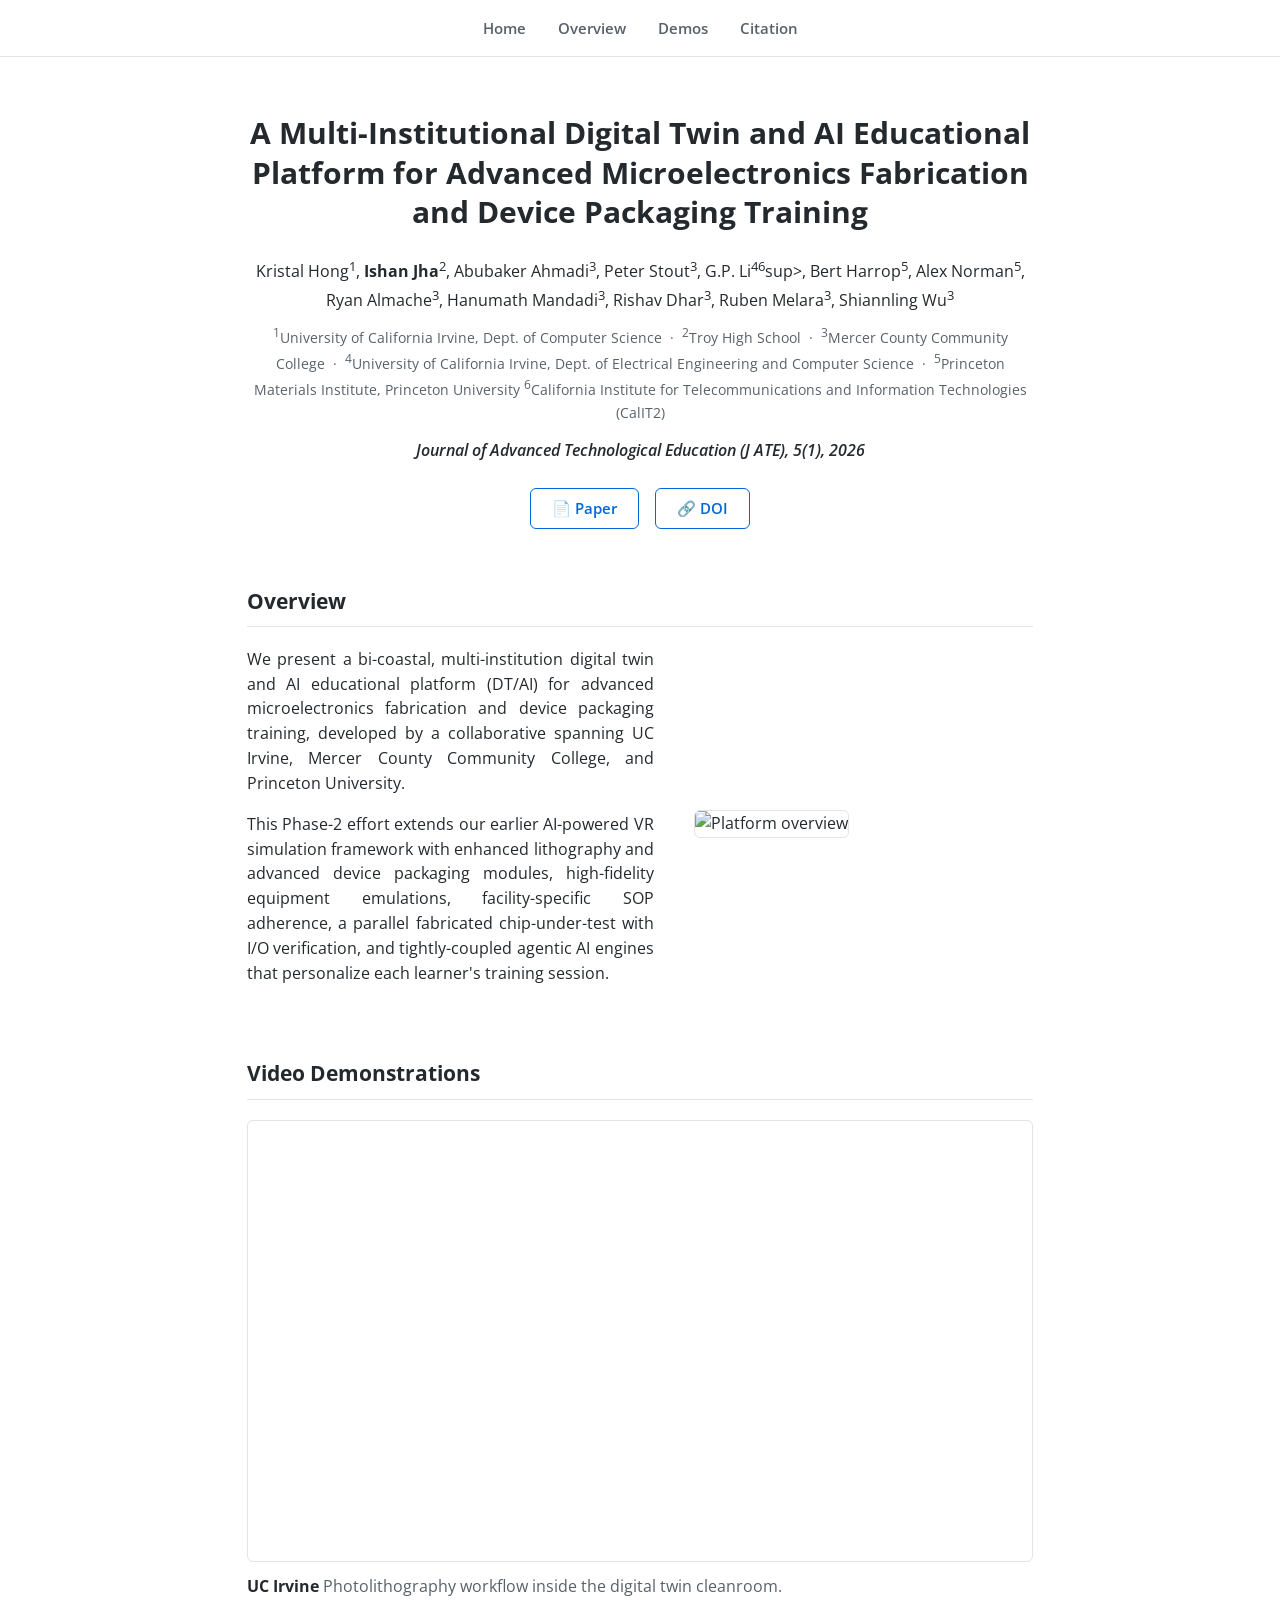
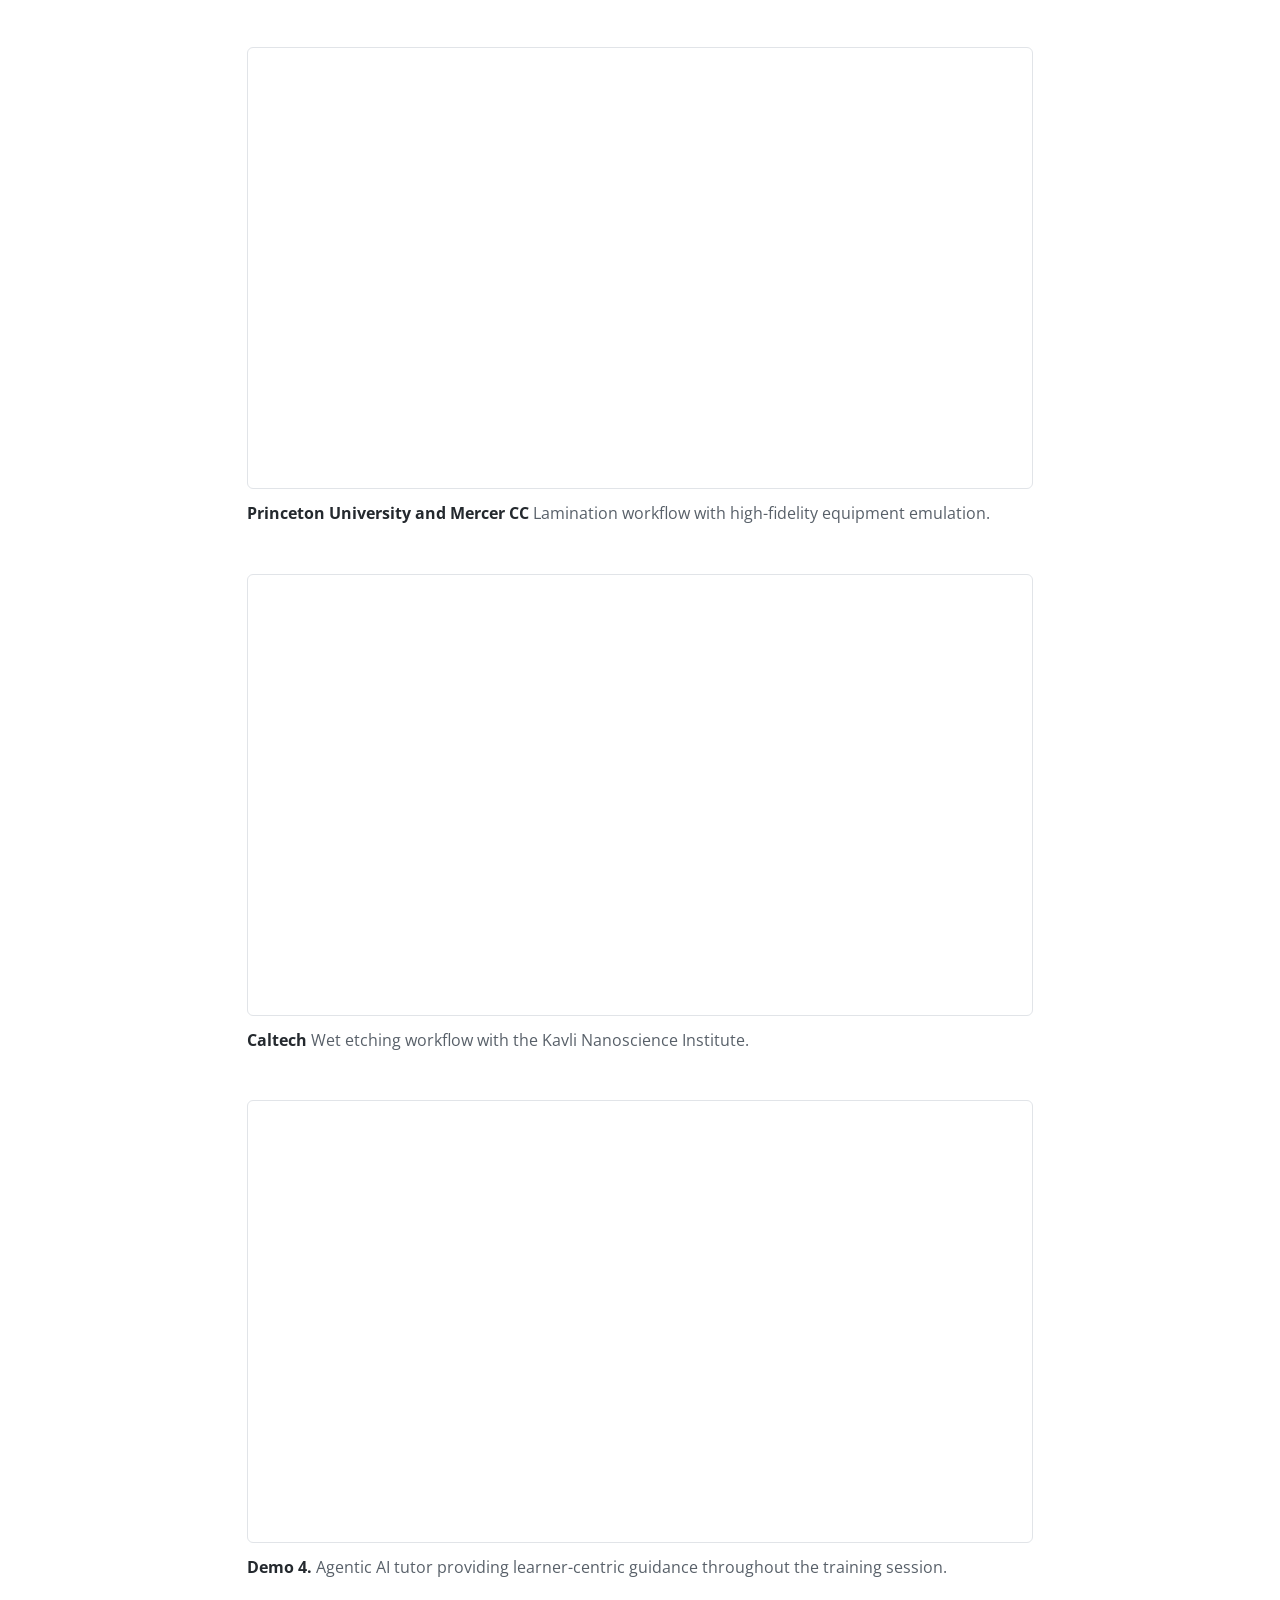
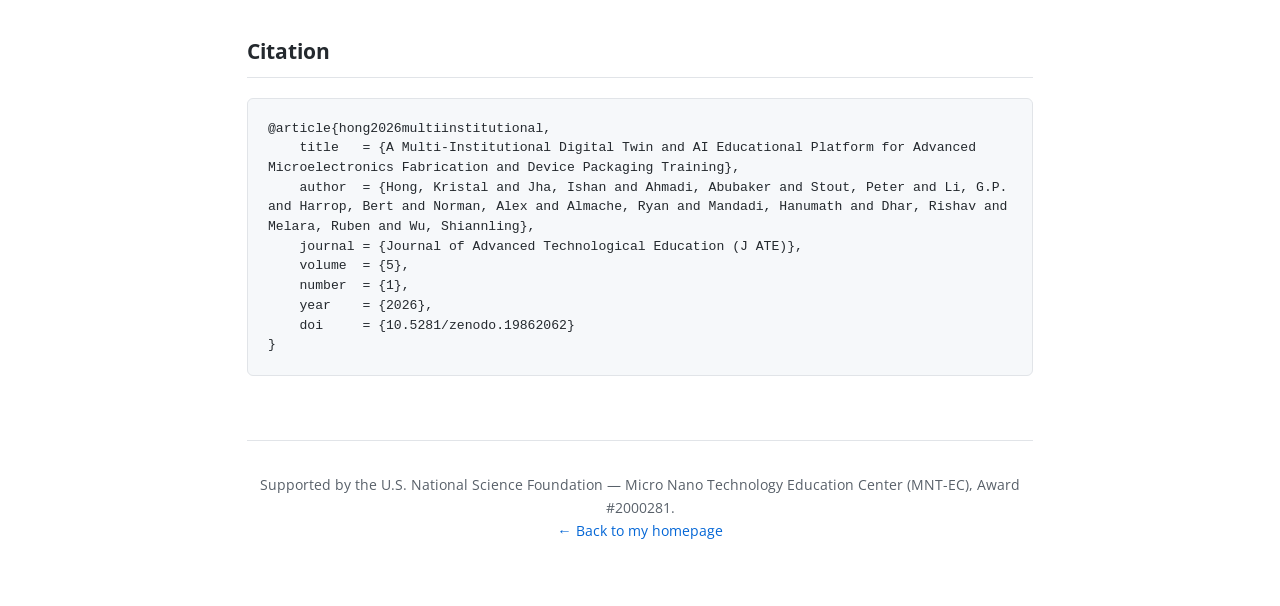
==== dtai.html @ c92b051d "Replace placeholder with teaser image in dtai.html" ====
<!DOCTYPE html>
<html lang="en">
<head>
    <meta charset="UTF-8">
    <meta name="viewport" content="width=device-width, initial-scale=1.0">
    <title>Multi-Institutional Digital Twin and AI Educational Platform</title>
    <!-- Same font as portfolio for a consistent look -->
    <link href="https://fonts.googleapis.com/css2?family=Open+Sans:ital,wght@0,300;0,400;0,600;0,700;1,400&display=swap" rel="stylesheet">

    <style>
        :root {
            --theme-color: #0366d6;
            --theme-hover: #004085;
            --text-main: #24292e;
            --text-muted: #586069;
            --bg-body: #ffffff;
            --border-color: #e1e4e8;
            --placeholder-bg: #f6f8fa;
        }

        * {
            box-sizing: border-box;
            margin: 0;
            padding: 0;
        }

        body {
            font-family: 'Open Sans', sans-serif;
            color: var(--text-main);
            line-height: 1.6;
            background: var(--bg-body);
            -webkit-font-smoothing: antialiased;
        }

        /* Top nav — mirrors portfolio */
        .top-nav-wrapper {
            border-bottom: 1px solid var(--border-color);
            margin-bottom: 3.5rem;
        }

        .top-nav {
            display: flex;
            justify-content: center;
            gap: 2rem;
            padding: 1rem 0;
            max-width: 1000px;
            margin: 0 auto;
        }

        .top-nav a {
            color: var(--text-muted);
            text-decoration: none;
            font-weight: 600;
            font-size: 0.95rem;
            transition: color 0.2s ease;
        }

        .top-nav a:hover {
            color: var(--text-main);
        }

        .container {
            max-width: 850px;
            margin: 0 auto;
            padding: 0 2rem 4rem 2rem;
        }

        /* Header block */
        .paper-title {
            text-align: center;
            font-size: 1.9rem;
            font-weight: 700;
            line-height: 1.3;
            margin-bottom: 1.5rem;
        }

        .paper-authors {
            text-align: center;
            font-size: 1rem;
            margin-bottom: 0.6rem;
        }

        .paper-authors a {
            color: var(--theme-color);
            text-decoration: none;
        }

        .paper-authors a:hover {
            text-decoration: underline;
        }

        .author-highlight {
            font-weight: 700;
        }

        .paper-affiliations {
            text-align: center;
            font-size: 0.9rem;
            color: var(--text-muted);
            margin-bottom: 0.9rem;
        }

        .paper-venue {
            text-align: center;
            font-size: 1rem;
            font-weight: 600;
            font-style: italic;
            margin-bottom: 1.5rem;
        }

        /* Paper / DOI buttons */
        .link-buttons {
            text-align: center;
            margin-bottom: 3rem;
        }

        .link-buttons a {
            display: inline-block;
            margin: 0 0.4rem 0.5rem 0.4rem;
            padding: 0.45rem 1.3rem;
            border: 1px solid var(--theme-color);
            border-radius: 6px;
            color: var(--theme-color);
            text-decoration: none;
            font-weight: 600;
            font-size: 0.95rem;
            transition: background 0.2s ease, color 0.2s ease;
        }

        .link-buttons a:hover {
            background: var(--theme-color);
            color: #ffffff;
        }

        /* Sections */
        .section {
            margin-bottom: 3.5rem;
        }

        .section-header {
            font-size: 1.3rem;
            font-weight: 700;
            margin-bottom: 1.25rem;
            padding-bottom: 0.5rem;
            border-bottom: 1px solid var(--border-color);
        }

        .section p {
            margin-bottom: 1rem;
            font-size: 0.97rem;
            text-align: justify;
        }

        /* Overview layout: text + visual placeholder side by side */
        .overview-flex {
            display: flex;
            gap: 2.5rem;
            align-items: center;
        }

        .overview-text {
            flex: 1.2;
        }

        .overview-visual {
            flex: 1;
        }

        /* Generic media placeholder (swap for real <img>/<video> later) */
        .placeholder {
            width: 100%;
            aspect-ratio: 16 / 9;
            background: var(--placeholder-bg);
            border: 1px dashed var(--border-color);
            border-radius: 6px;
            display: flex;
            flex-direction: column;
            align-items: center;
            justify-content: center;
            gap: 0.4rem;
            color: var(--text-muted);
            font-size: 0.9rem;
            text-align: center;
            padding: 1rem;
        }

        .placeholder .ph-icon {
            font-size: 2rem;
            line-height: 1;
        }

        /* Video blocks: video -> caption, stacked */
        .video-block {
            margin-bottom: 3rem;
        }

        .video-block:last-child {
            margin-bottom: 0;
        }

        /* Responsive 16:9 wrapper for YouTube iframes */
        .video-embed {
            position: relative;
            width: 100%;
            aspect-ratio: 16 / 9;
            border: 1px solid var(--border-color);
            border-radius: 6px;
            overflow: hidden;
        }

        .video-embed iframe {
            position: absolute;
            top: 0;
            left: 0;
            width: 100%;
            height: 100%;
            border: 0;
        }

        .video-caption {
            margin-top: 0.75rem;
            font-size: 0.9rem;
            color: var(--text-muted);
            text-align: center;
        }

        .video-caption strong {
            color: var(--text-main);
        }

        /* Citation */
        .citation-box {
            background: var(--placeholder-bg);
            border: 1px solid var(--border-color);
            border-radius: 6px;
            padding: 1.25rem;
            font-family: 'Courier New', Courier, monospace;
            font-size: 0.82rem;
            white-space: pre-wrap;
            overflow-x: auto;
            line-height: 1.5;
        }

        footer {
            margin-top: 4rem;
            padding-top: 2rem;
            border-top: 1px solid var(--border-color);
            text-align: center;
            color: var(--text-muted);
            font-size: 0.9rem;
        }

        footer a {
            color: var(--theme-color);
            text-decoration: none;
        }

        footer a:hover {
            text-decoration: underline;
        }

        /* Mobile */
        @media (max-width: 768px) {
            .overview-flex {
                flex-direction: column;
                gap: 1.5rem;
            }
            .paper-title {
                font-size: 1.5rem;
            }
        }
    </style>
</head>
<body>

    <div class="top-nav-wrapper">
        <nav class="top-nav">
            <a href="https://ishanyjha.github.io">Home</a>
            <a href="#overview">Overview</a>
            <a href="#demos">Demos</a>
            <a href="#citation">Citation</a>
        </nav>
    </div>

    <div class="container">

        <!-- ===================== Header ===================== -->
        <h1 class="paper-title">A Multi-Institutional Digital Twin and AI Educational Platform for Advanced Microelectronics Fabrication and Device Packaging Training</h1>

        <p class="paper-authors">
            Kristal Hong<sup>1</sup>, <span class="author-highlight">Ishan Jha</span><sup>2</sup>, Abubaker Ahmadi<sup>3</sup>, Peter Stout<sup>3</sup>, G.P. Li<sup>4</sup><sup>6</sup>sup>, Bert Harrop<sup>5</sup>, Alex Norman<sup>5</sup>, Ryan Almache<sup>3</sup>, Hanumath Mandadi<sup>3</sup>, Rishav Dhar<sup>3</sup>, Ruben Melara<sup>3</sup>, Shiannling Wu<sup>3</sup>
        </p>

        <p class="paper-affiliations">
            <sup>1</sup>University of California Irvine, Dept. of Computer Science &nbsp;·&nbsp;
            <sup>2</sup>Troy High School &nbsp;·&nbsp;
            <sup>3</sup>Mercer County Community College &nbsp;·&nbsp;
            <sup>4</sup>University of California Irvine, Dept. of Electrical Engineering and Computer Science &nbsp;·&nbsp;
            <sup>5</sup>Princeton Materials Institute, Princeton University
            <sup>6</sup>California Institute for Telecommunications and Information Technologies (CalIT2)
        </p>

        <p class="paper-venue">Journal of Advanced Technological Education (J ATE), 5(1), 2026</p>

        <div class="link-buttons">
            <a href="https://zenodo.org/records/19862062" target="_blank">📄 Paper</a>
            <a href="https://doi.org/10.5281/zenodo.19862062" target="_blank">🔗 DOI</a>
        </div>

        <!-- ===================== Overview ===================== -->
        <section class="section" id="overview">
            <h2 class="section-header">Overview</h2>
            <div class="overview-flex">
                <div class="overview-text">
                    <p>
                        We present a bi-coastal, multi-institution digital twin and AI educational platform (DT/AI) for advanced microelectronics fabrication and device packaging training, developed by a collaborative spanning UC Irvine, Mercer County Community College, and Princeton University.
                    </p>
                    <p>
                        This Phase-2 effort extends our earlier AI-powered VR simulation framework with enhanced lithography and advanced device packaging modules, high-fidelity equipment emulations, facility-specific SOP adherence, a parallel fabricated chip-under-test with I/O verification, and tightly-coupled agentic AI engines that personalize each learner's training session.
                    </p>
                </div>
                <div class="overview-visual">
                    <img src="assets/!!!!123AAAABCDEFG.png" alt="Platform overview" style="width:100%; border:1px solid var(--border-color); border-radius:6px;">
                </div>
            </div>
        </section>

        <!-- ===================== Video Demos ===================== -->
        <section class="section" id="demos">
            <h2 class="section-header">Video Demonstrations</h2>

            <!-- Video 1 -->
            <!-- To swap in your video: replace VIDEO_ID_1 below with your YouTube ID.
                 For https://www.youtube.com/watch?v=dQw4w9WgXcQ the ID is dQw4w9WgXcQ -->
            <div class="video-block">
                <div class="video-embed">
                    <iframe src="https://www.youtube.com/embed/Y-WAhBCO_hw"
                            title="UCI"
                            allow="accelerometer; autoplay; clipboard-write; encrypted-media; gyroscope; picture-in-picture"
                            allowfullscreen></iframe>
                </div>
                <p class="video-caption"><strong>UC Irvine</strong> Photolithography workflow inside the digital twin cleanroom.</p>
            </div>

            <!-- Video 2 -->
            <div class="video-block">
                <div class="video-embed">
                    <iframe src="https://www.youtube.com/embed/gu7tE6ejHQI"
                            title="Princeton University and Mercer County CC"
                            allow="accelerometer; autoplay; clipboard-write; encrypted-media; gyroscope; picture-in-picture"
                            allowfullscreen></iframe>
                </div>
                <p class="video-caption"><strong>Princeton University and Mercer CC</strong> Lamination workflow with high-fidelity equipment emulation.</p>
            </div>

            <!-- Video 3 -->
            <div class="video-block">
                <div class="video-embed">
                    <iframe src="https://www.youtube.com/embed/hWTCraE1mxk"
                            title="Caltech"
                            allow="accelerometer; autoplay; clipboard-write; encrypted-media; gyroscope; picture-in-picture"
                            allowfullscreen></iframe>
                </div>
                <p class="video-caption"><strong>Caltech</strong> Wet etching workflow with the Kavli Nanoscience Institute.</p>
            </div>

            <!-- Video 4 -->
            <div class="video-block">
                <div class="video-embed">
                    <iframe src="https://www.youtube.com/embed/VIDEO_ID_4"
                            title="Demo 4"
                            allow="accelerometer; autoplay; clipboard-write; encrypted-media; gyroscope; picture-in-picture"
                            allowfullscreen></iframe>
                </div>
                <p class="video-caption"><strong>Demo 4.</strong> Agentic AI tutor providing learner-centric guidance throughout the training session.</p>
            </div>
        </section>

        <!-- ===================== Citation ===================== -->
        <section class="section" id="citation">
            <h2 class="section-header">Citation</h2>
            <div class="citation-box">@article{hong2026multiinstitutional,
    title   = {A Multi-Institutional Digital Twin and AI Educational Platform for Advanced Microelectronics Fabrication and Device Packaging Training},
    author  = {Hong, Kristal and Jha, Ishan and Ahmadi, Abubaker and Stout, Peter and Li, G.P. and Harrop, Bert and Norman, Alex and Almache, Ryan and Mandadi, Hanumath and Dhar, Rishav and Melara, Ruben and Wu, Shiannling},
    journal = {Journal of Advanced Technological Education (J ATE)},
    volume  = {5},
    number  = {1},
    year    = {2026},
    doi     = {10.5281/zenodo.19862062}
}</div>
        </section>

        <footer>
            Supported by the U.S. National Science Foundation — Micro Nano Technology Education Center (MNT-EC), Award #2000281.<br>
            <a href="https://ishanyjha.github.io">← Back to my homepage</a>
        </footer>

    </div>
</body>
</html>
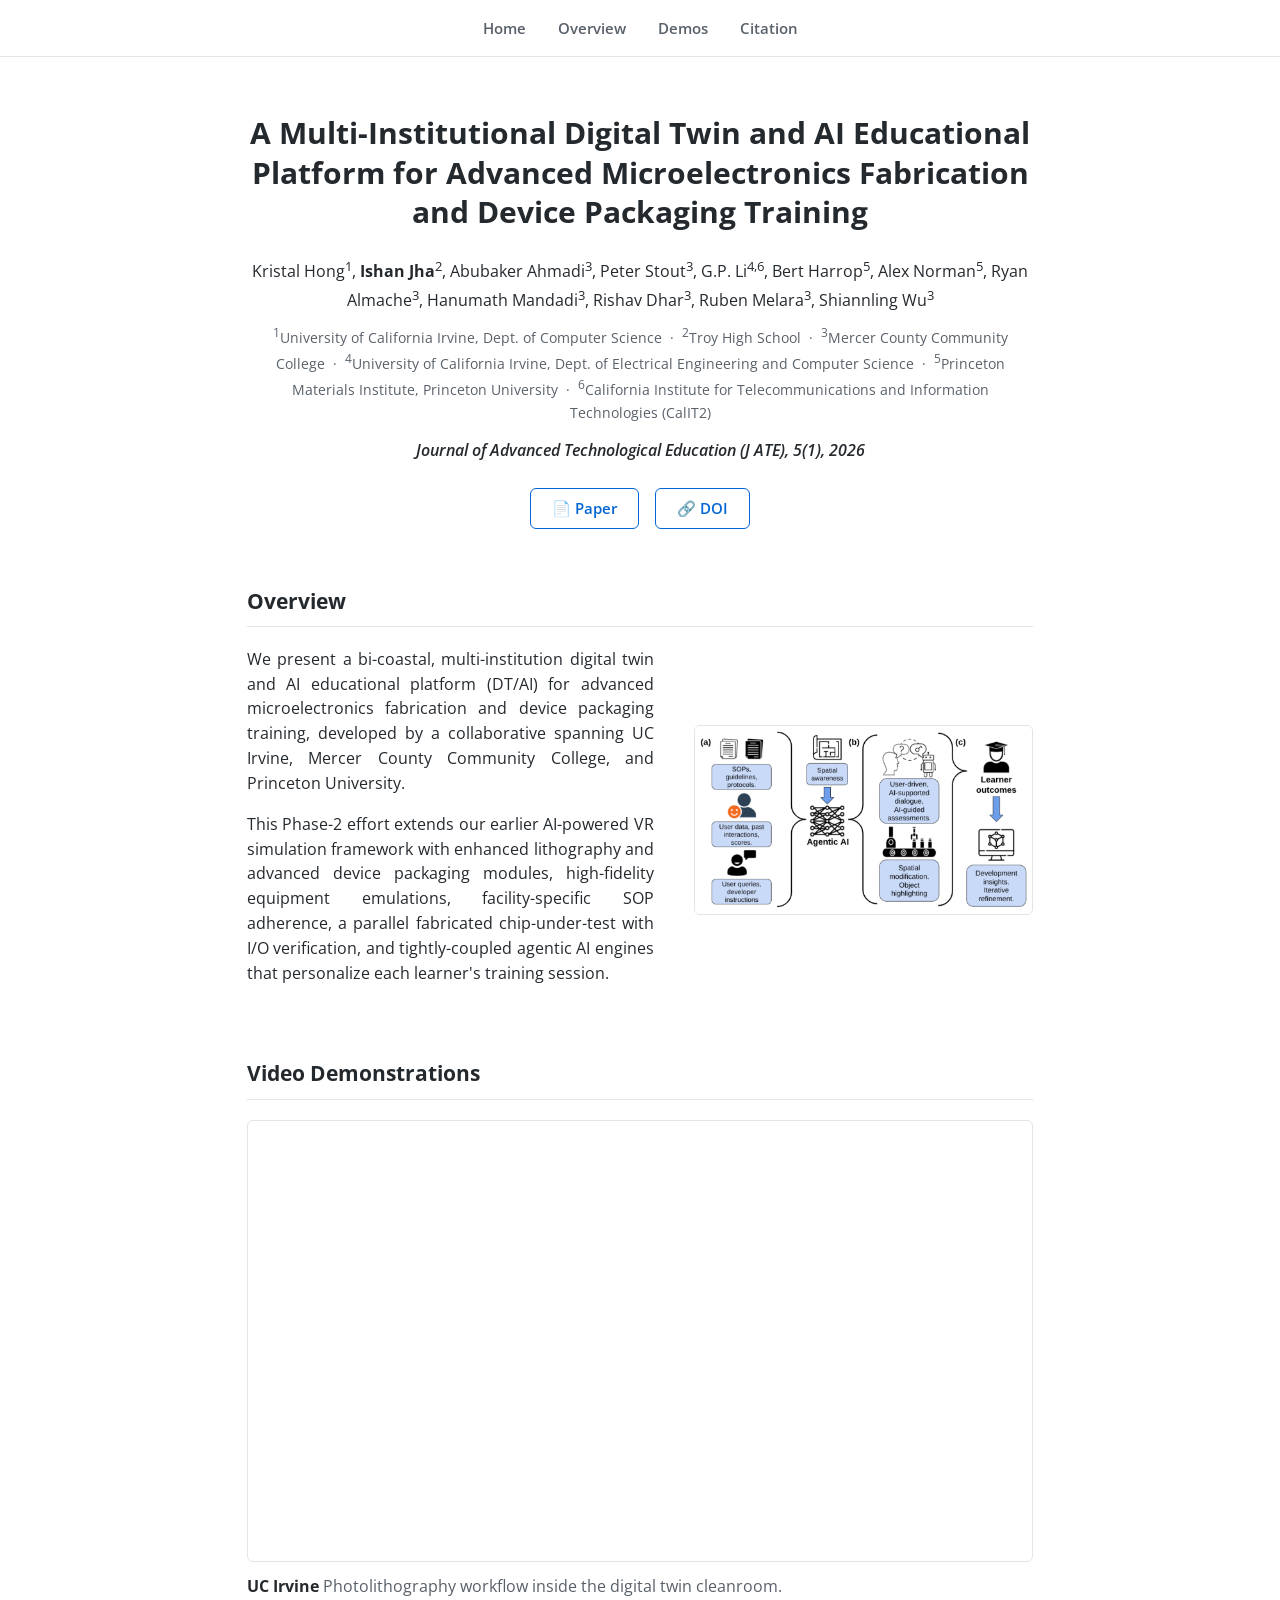
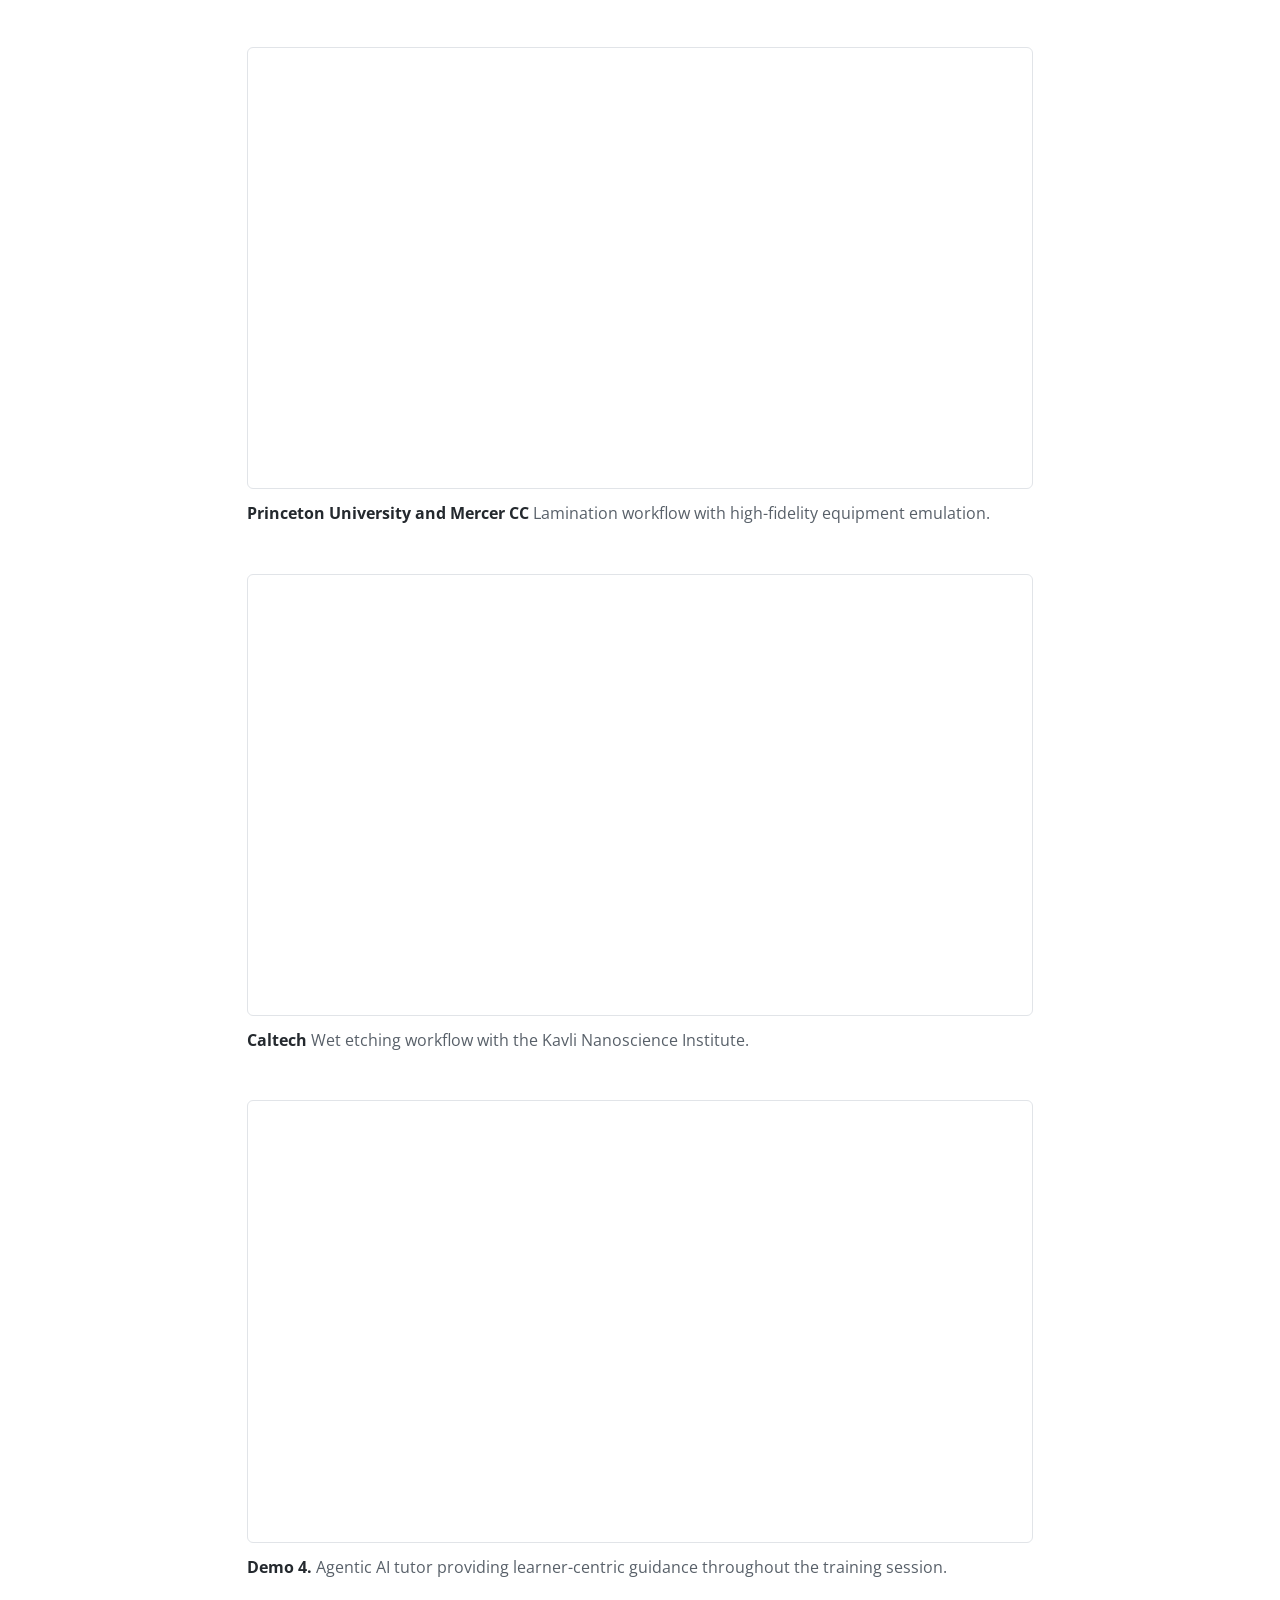
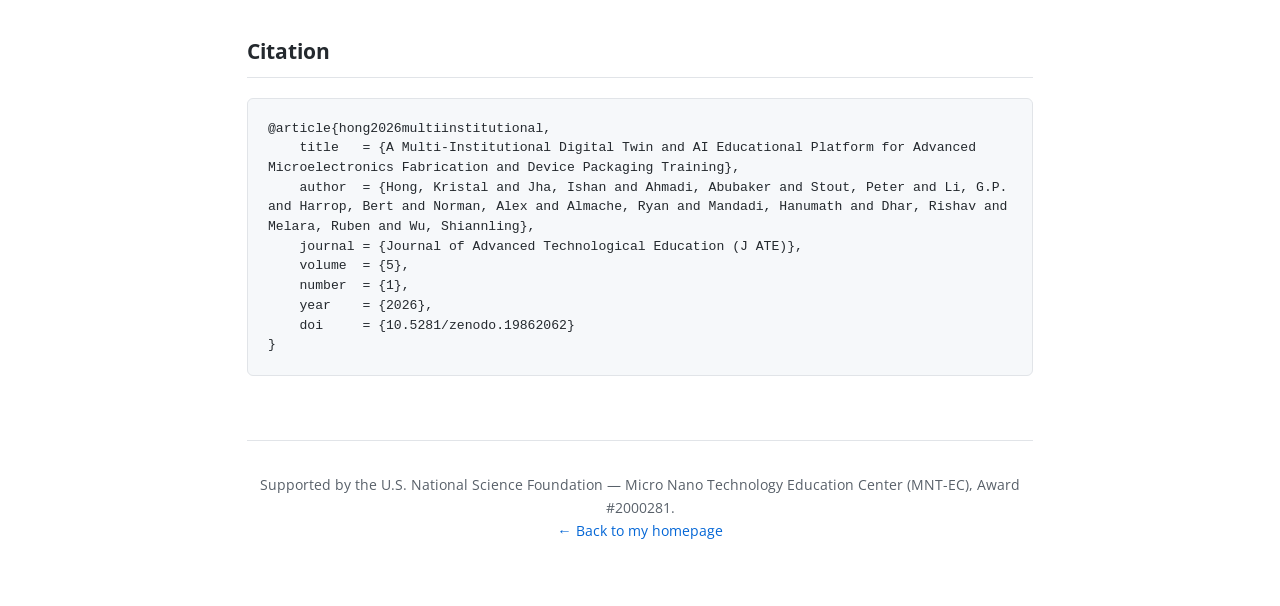
==== commit 532283ec: "Fix author affiliations and image source in dtai.html" ====
--- a/dtai.html
+++ b/dtai.html
@@ -4,7 +4,6 @@
     <meta charset="UTF-8">
     <meta name="viewport" content="width=device-width, initial-scale=1.0">
     <title>Multi-Institutional Digital Twin and AI Educational Platform</title>
-    <!-- Same font as portfolio for a consistent look -->
     <link href="https://fonts.googleapis.com/css2?family=Open+Sans:ital,wght@0,300;0,400;0,600;0,700;1,400&display=swap" rel="stylesheet">
 
     <style>
@@ -284,11 +283,10 @@
 
     <div class="container">
 
-        <!-- ===================== Header ===================== -->
         <h1 class="paper-title">A Multi-Institutional Digital Twin and AI Educational Platform for Advanced Microelectronics Fabrication and Device Packaging Training</h1>
 
         <p class="paper-authors">
-            Kristal Hong<sup>1</sup>, <span class="author-highlight">Ishan Jha</span><sup>2</sup>, Abubaker Ahmadi<sup>3</sup>, Peter Stout<sup>3</sup>, G.P. Li<sup>4</sup><sup>6</sup>sup>, Bert Harrop<sup>5</sup>, Alex Norman<sup>5</sup>, Ryan Almache<sup>3</sup>, Hanumath Mandadi<sup>3</sup>, Rishav Dhar<sup>3</sup>, Ruben Melara<sup>3</sup>, Shiannling Wu<sup>3</sup>
+            Kristal Hong<sup>1</sup>, <span class="author-highlight">Ishan Jha</span><sup>2</sup>, Abubaker Ahmadi<sup>3</sup>, Peter Stout<sup>3</sup>, G.P. Li<sup>4,6</sup>, Bert Harrop<sup>5</sup>, Alex Norman<sup>5</sup>, Ryan Almache<sup>3</sup>, Hanumath Mandadi<sup>3</sup>, Rishav Dhar<sup>3</sup>, Ruben Melara<sup>3</sup>, Shiannling Wu<sup>3</sup>
         </p>
 
         <p class="paper-affiliations">
@@ -296,7 +294,7 @@
             <sup>2</sup>Troy High School &nbsp;·&nbsp;
             <sup>3</sup>Mercer County Community College &nbsp;·&nbsp;
             <sup>4</sup>University of California Irvine, Dept. of Electrical Engineering and Computer Science &nbsp;·&nbsp;
-            <sup>5</sup>Princeton Materials Institute, Princeton University
+            <sup>5</sup>Princeton Materials Institute, Princeton University &nbsp;·&nbsp;
             <sup>6</sup>California Institute for Telecommunications and Information Technologies (CalIT2)
         </p>
 
@@ -307,7 +305,6 @@
             <a href="https://doi.org/10.5281/zenodo.19862062" target="_blank">🔗 DOI</a>
         </div>
 
-        <!-- ===================== Overview ===================== -->
         <section class="section" id="overview">
             <h2 class="section-header">Overview</h2>
             <div class="overview-flex">
@@ -320,18 +317,14 @@
                     </p>
                 </div>
                 <div class="overview-visual">
-                    <img src="assets/!!!!123AAAABCDEFG.png" alt="Platform overview" style="width:100%; border:1px solid var(--border-color); border-radius:6px;">
+                    <img src="!!!!123AAAABCDEFG.png" alt="Platform overview" style="width:100%; border:1px solid var(--border-color); border-radius:6px;">
                 </div>
             </div>
         </section>
 
-        <!-- ===================== Video Demos ===================== -->
         <section class="section" id="demos">
             <h2 class="section-header">Video Demonstrations</h2>
 
-            <!-- Video 1 -->
-            <!-- To swap in your video: replace VIDEO_ID_1 below with your YouTube ID.
-                 For https://www.youtube.com/watch?v=dQw4w9WgXcQ the ID is dQw4w9WgXcQ -->
             <div class="video-block">
                 <div class="video-embed">
                     <iframe src="https://www.youtube.com/embed/Y-WAhBCO_hw"
@@ -342,7 +335,6 @@
                 <p class="video-caption"><strong>UC Irvine</strong> Photolithography workflow inside the digital twin cleanroom.</p>
             </div>
 
-            <!-- Video 2 -->
             <div class="video-block">
                 <div class="video-embed">
                     <iframe src="https://www.youtube.com/embed/gu7tE6ejHQI"
@@ -353,7 +345,6 @@
                 <p class="video-caption"><strong>Princeton University and Mercer CC</strong> Lamination workflow with high-fidelity equipment emulation.</p>
             </div>
 
-            <!-- Video 3 -->
             <div class="video-block">
                 <div class="video-embed">
                     <iframe src="https://www.youtube.com/embed/hWTCraE1mxk"
@@ -364,7 +355,6 @@
                 <p class="video-caption"><strong>Caltech</strong> Wet etching workflow with the Kavli Nanoscience Institute.</p>
             </div>
 
-            <!-- Video 4 -->
             <div class="video-block">
                 <div class="video-embed">
                     <iframe src="https://www.youtube.com/embed/VIDEO_ID_4"
@@ -376,7 +366,6 @@
             </div>
         </section>
 
-        <!-- ===================== Citation ===================== -->
         <section class="section" id="citation">
             <h2 class="section-header">Citation</h2>
             <div class="citation-box">@article{hong2026multiinstitutional,
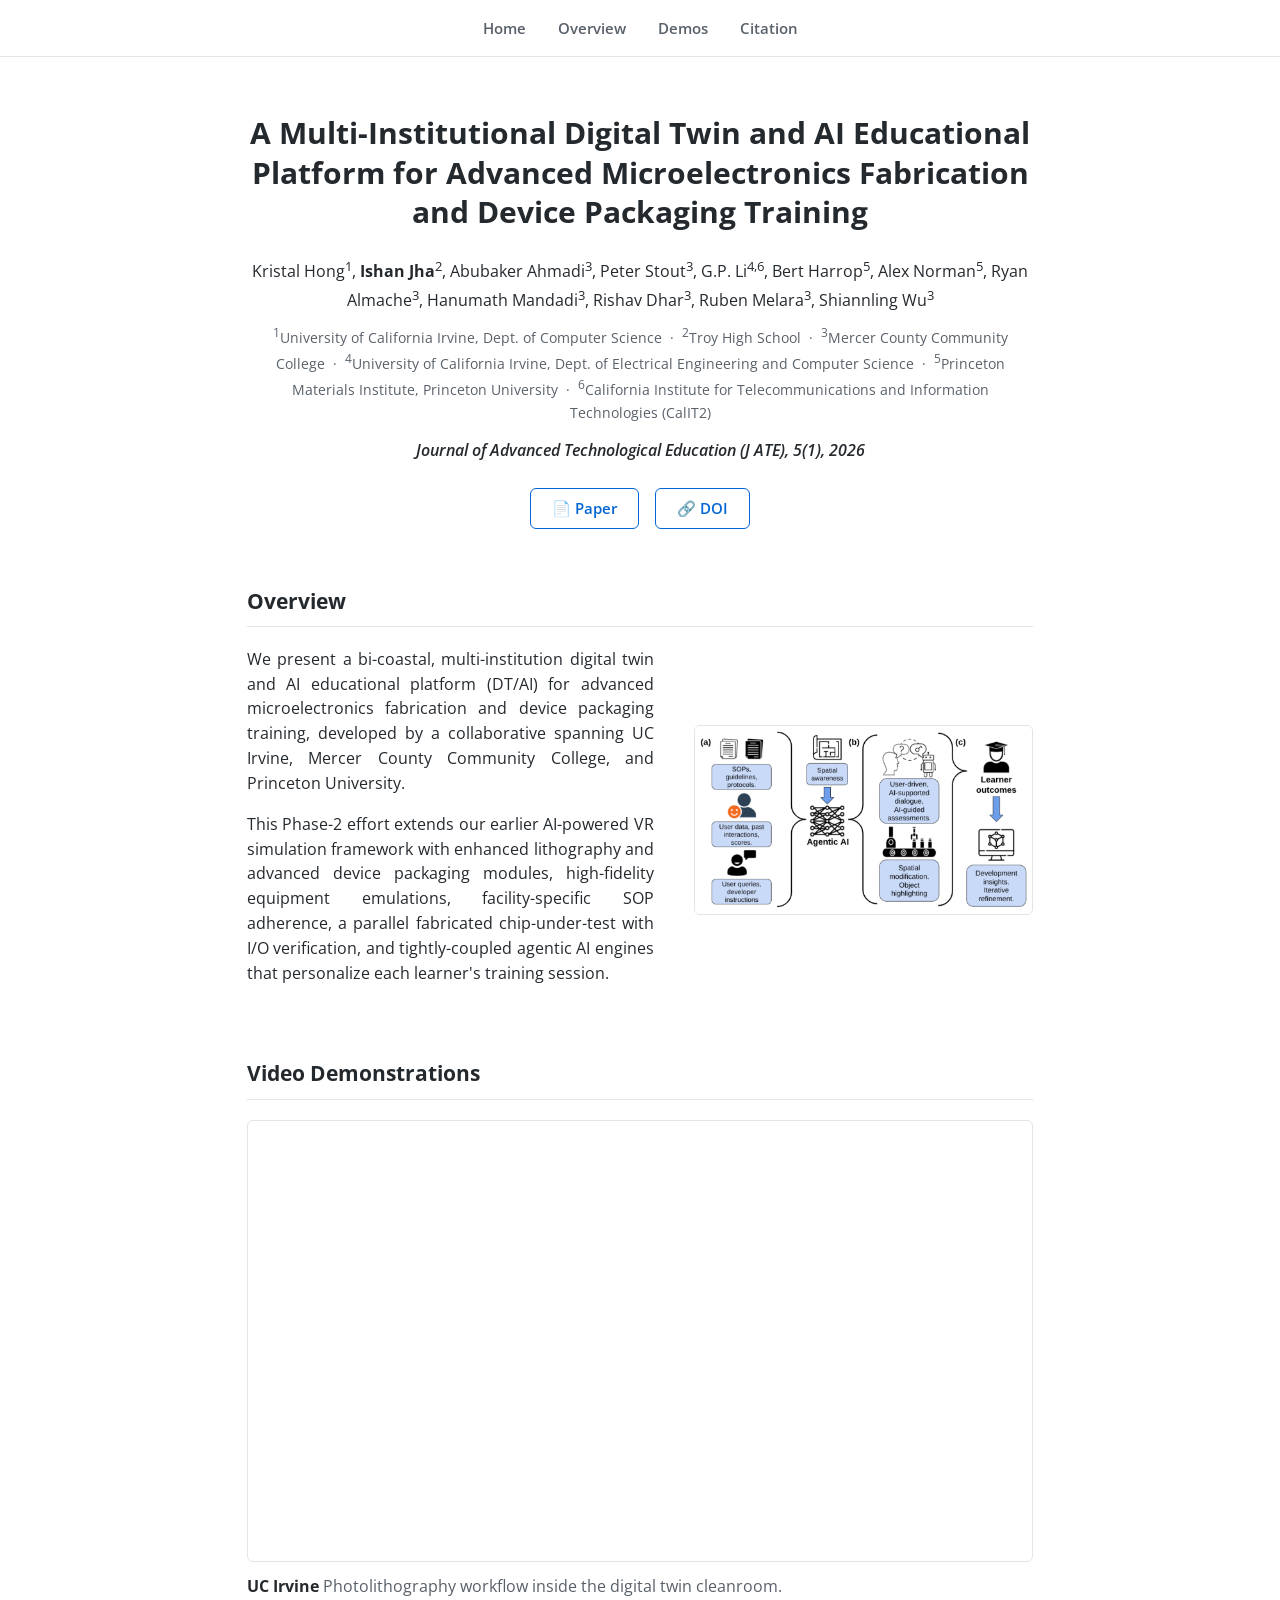
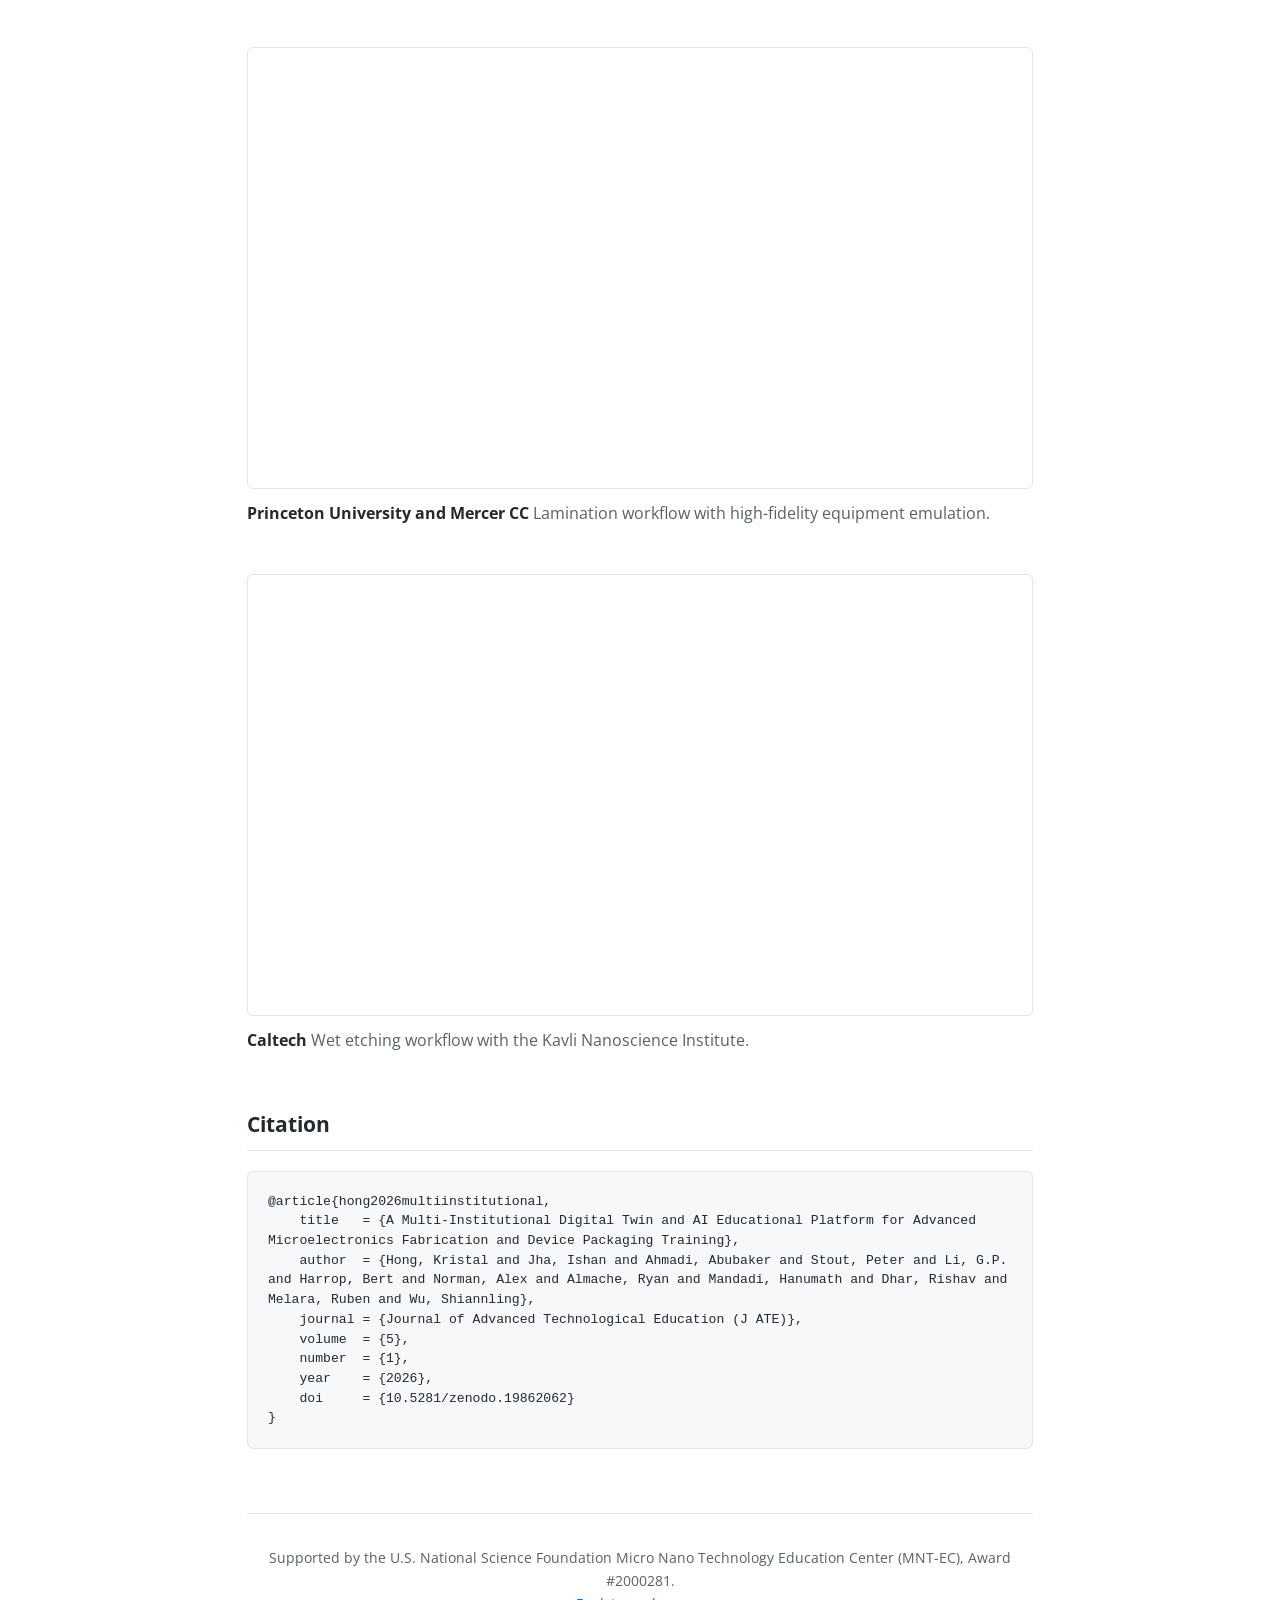
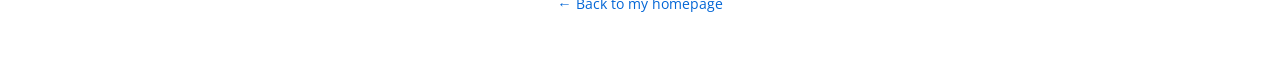
==== commit 1f73fb36: "Remove Demo 4 video and update footer text Removed Demo 4 video section and updated footer text." ====
--- a/dtai.html
+++ b/dtai.html
@@ -354,16 +354,6 @@
                 </div>
                 <p class="video-caption"><strong>Caltech</strong> Wet etching workflow with the Kavli Nanoscience Institute.</p>
             </div>
-
-            <div class="video-block">
-                <div class="video-embed">
-                    <iframe src="https://www.youtube.com/embed/VIDEO_ID_4"
-                            title="Demo 4"
-                            allow="accelerometer; autoplay; clipboard-write; encrypted-media; gyroscope; picture-in-picture"
-                            allowfullscreen></iframe>
-                </div>
-                <p class="video-caption"><strong>Demo 4.</strong> Agentic AI tutor providing learner-centric guidance throughout the training session.</p>
-            </div>
         </section>
 
         <section class="section" id="citation">
@@ -380,7 +370,7 @@
         </section>
 
         <footer>
-            Supported by the U.S. National Science Foundation — Micro Nano Technology Education Center (MNT-EC), Award #2000281.<br>
+            Supported by the U.S. National Science Foundation Micro Nano Technology Education Center (MNT-EC), Award #2000281.<br>
             <a href="https://ishanyjha.github.io">← Back to my homepage</a>
         </footer>
 
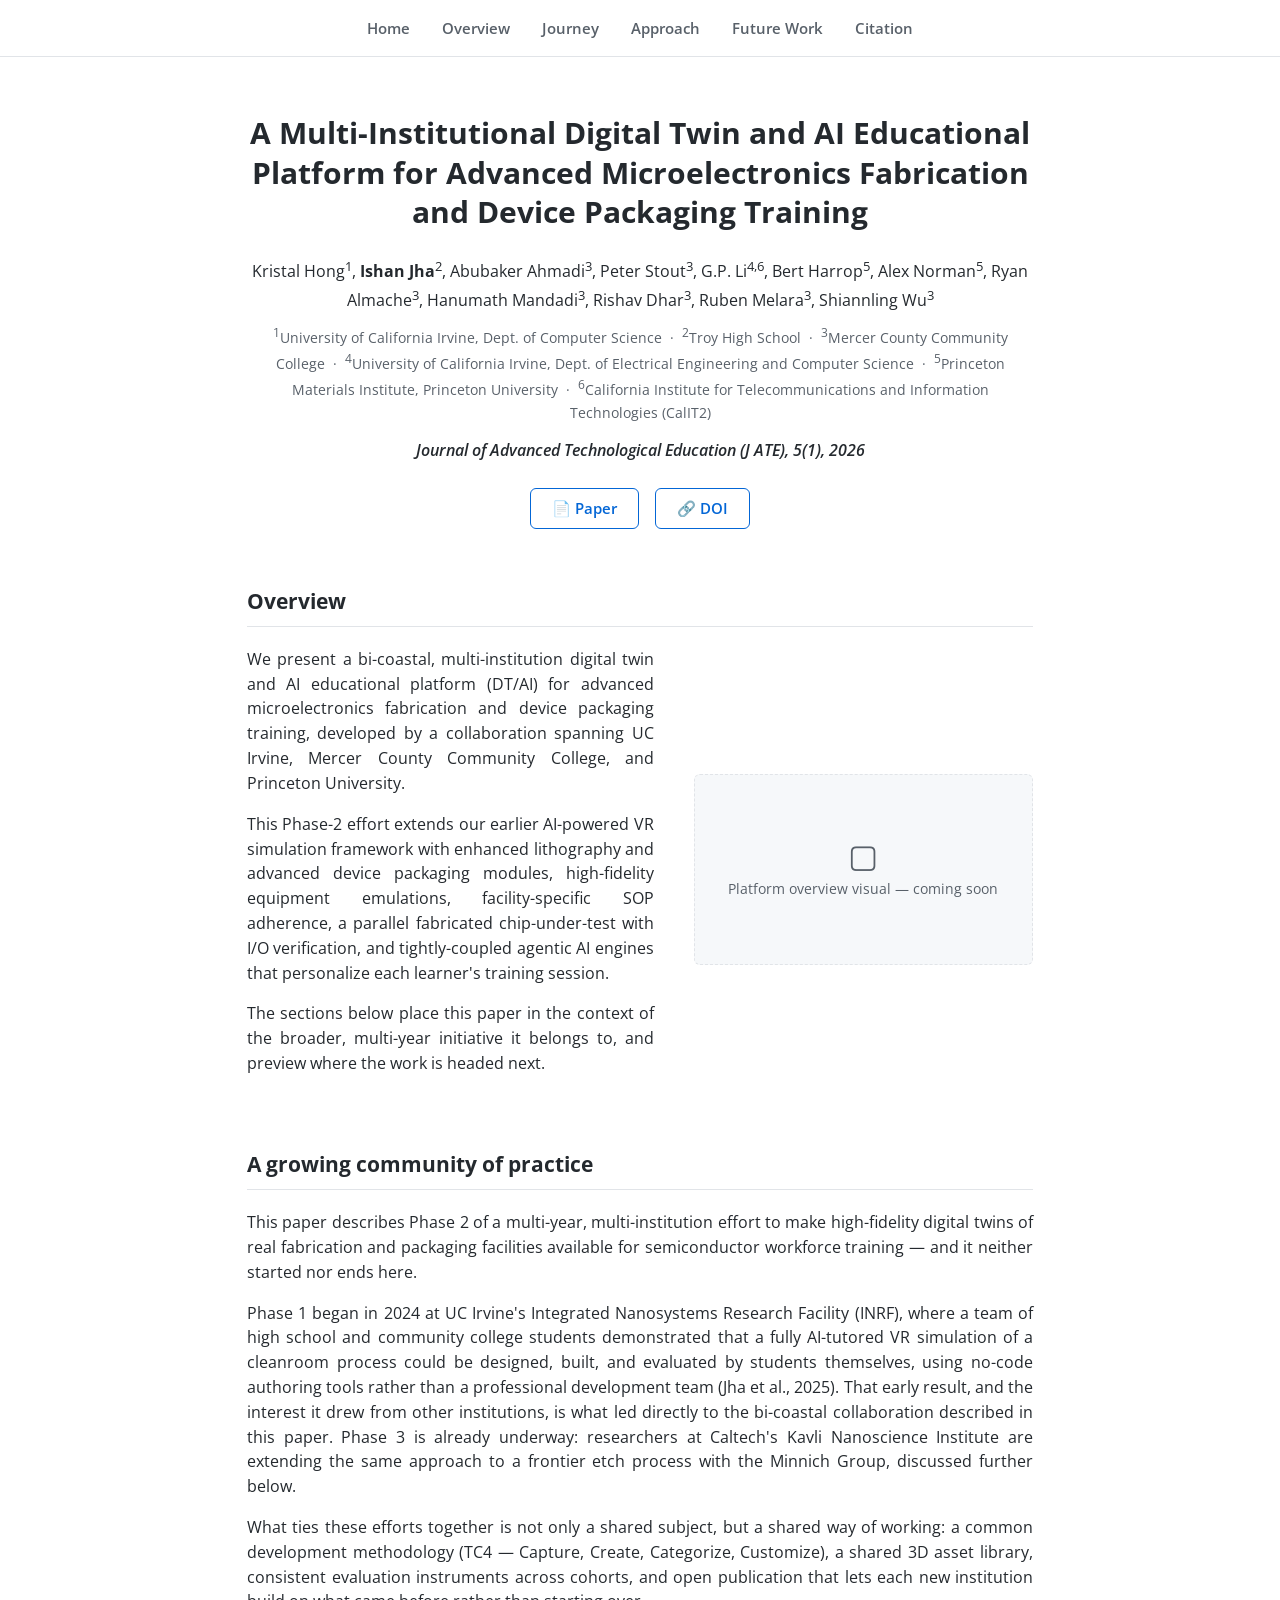
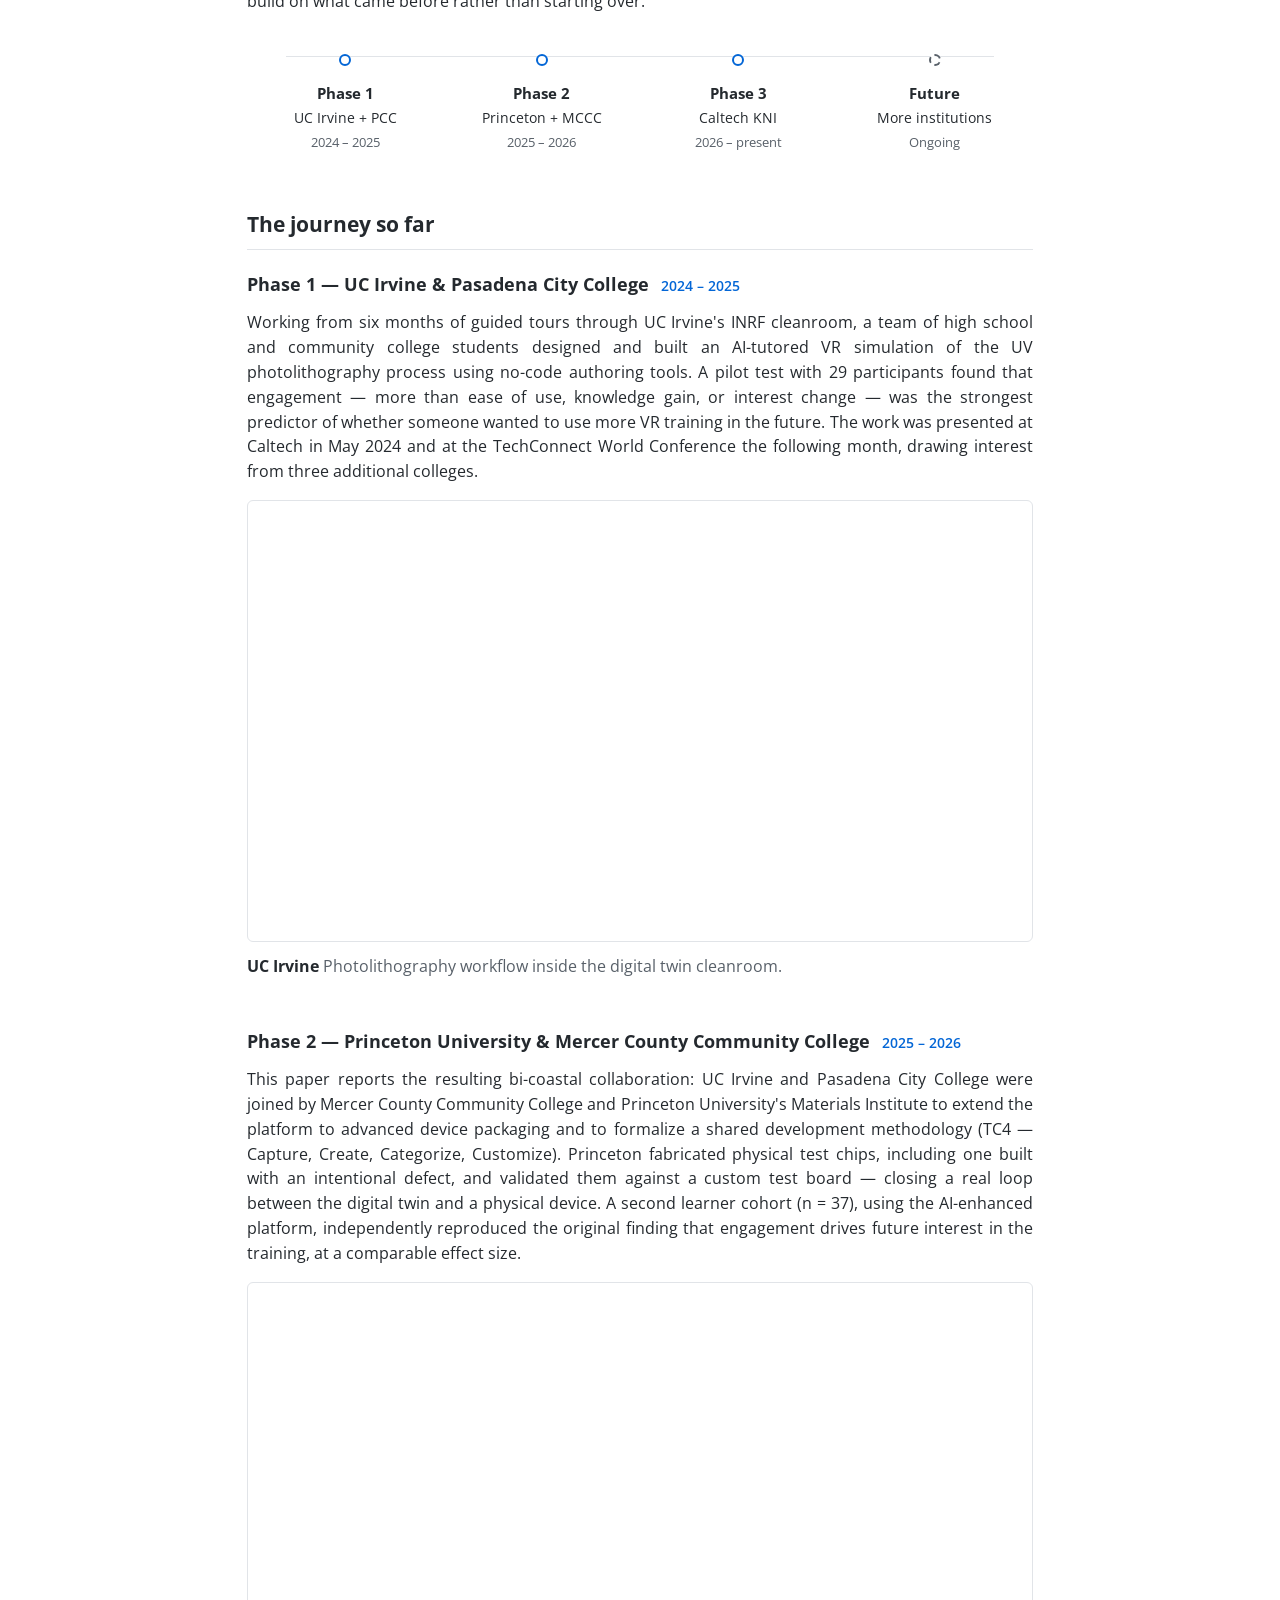
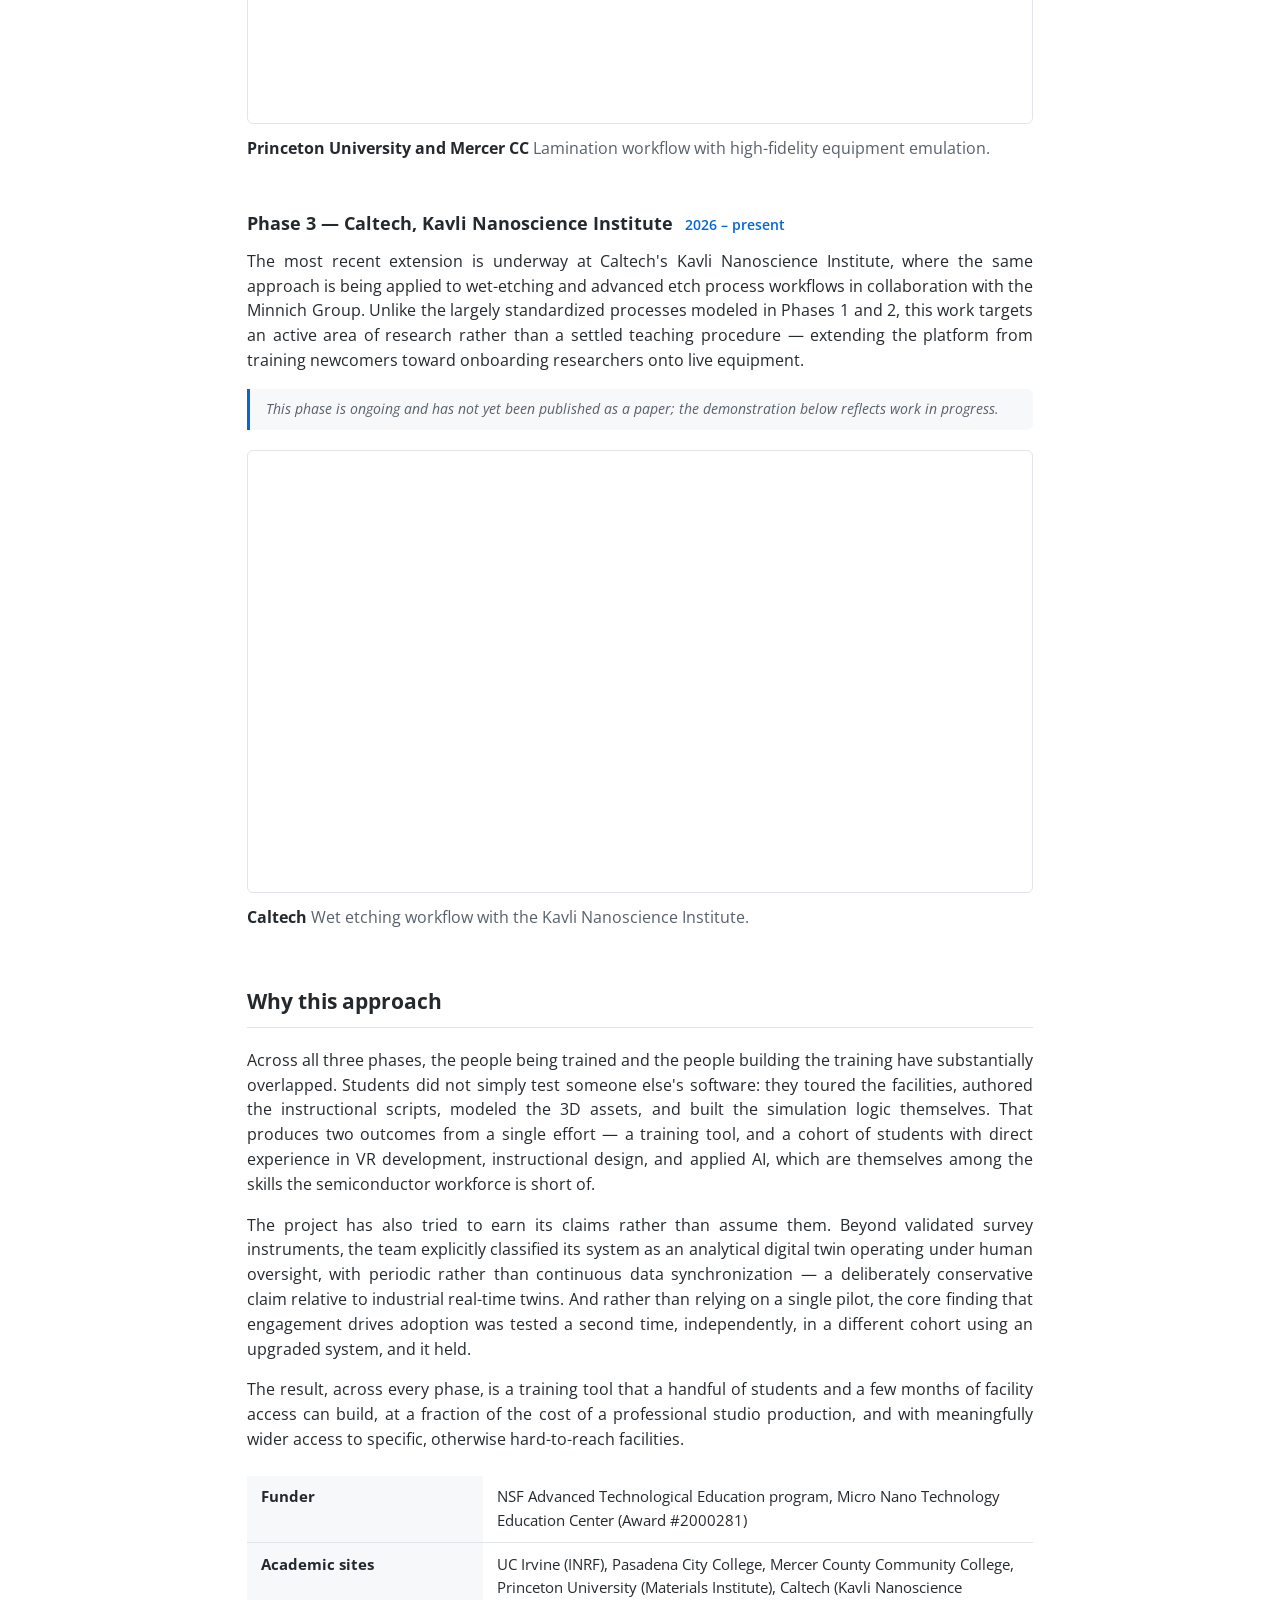
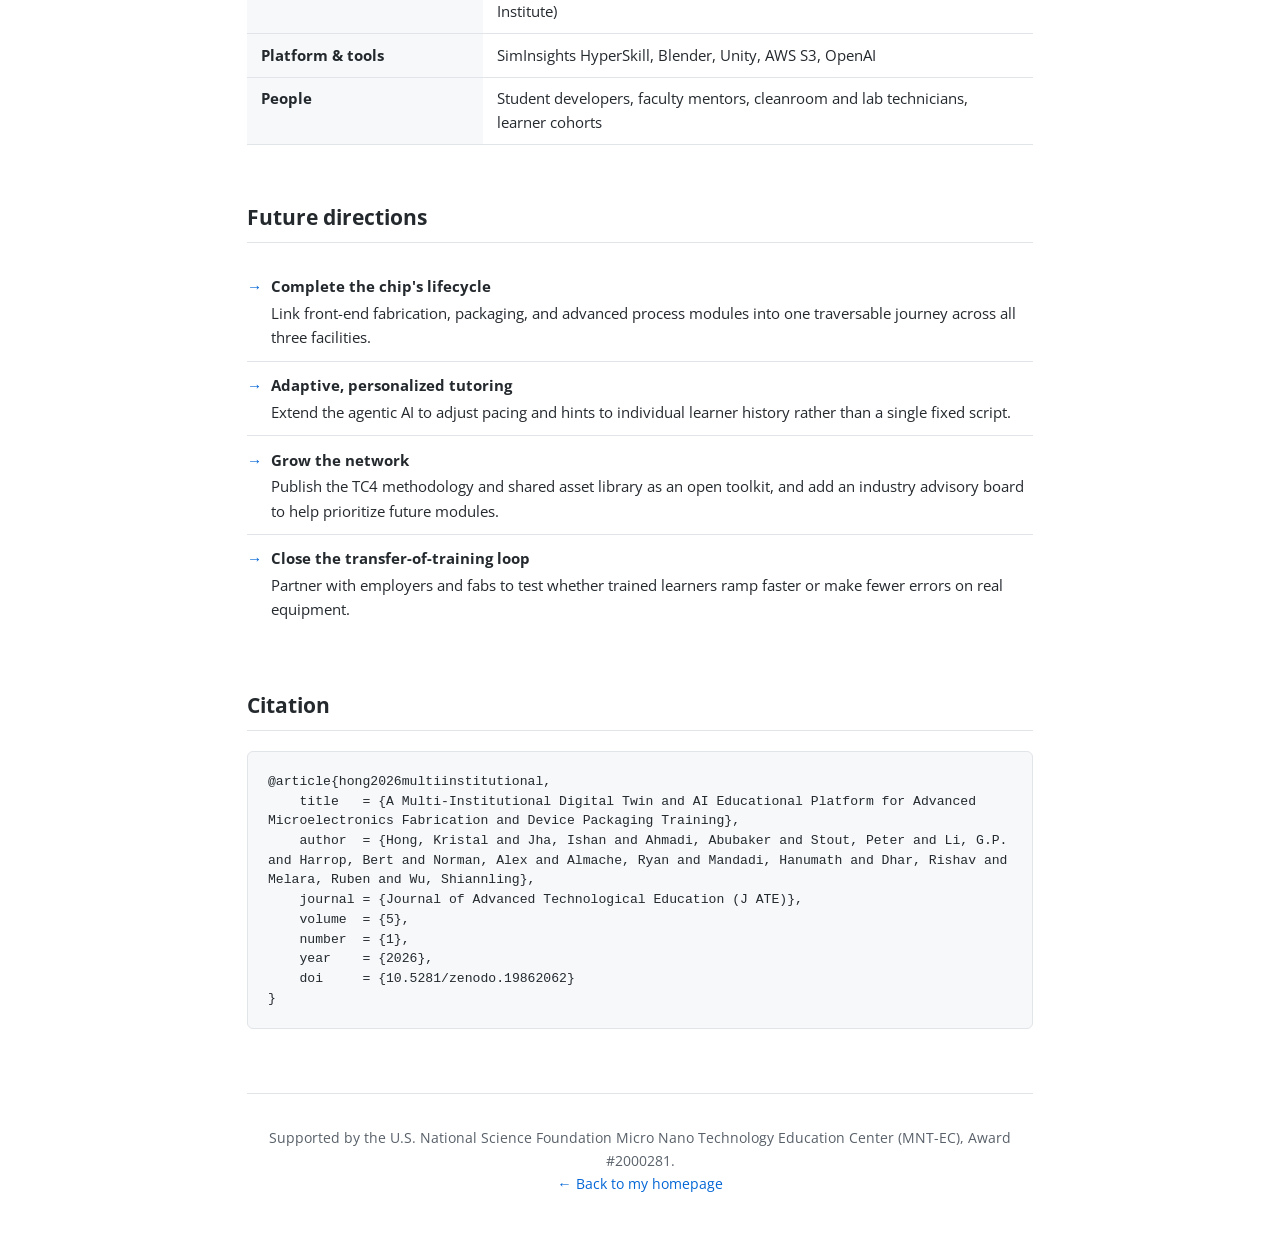
==== commit 036950da: "Enhance dtai.html with timeline and community sections Added timeline and community sections to high" ====
--- a/dtai.html
+++ b/dtai.html
@@ -40,6 +40,7 @@
         .top-nav {
             display: flex;
             justify-content: center;
+            flex-wrap: wrap;
             gap: 2rem;
             padding: 1rem 0;
             max-width: 1000px;
@@ -190,7 +191,7 @@
 
         /* Video blocks: video -> caption, stacked */
         .video-block {
-            margin-bottom: 3rem;
+            margin-bottom: 1.75rem;
         }
 
         .video-block:last-child {
@@ -258,6 +259,154 @@
             text-decoration: underline;
         }
 
+        /* --- Narrative / journey additions --- */
+
+        .timeline {
+            display: flex;
+            justify-content: space-between;
+            align-items: flex-start;
+            position: relative;
+            margin: 2rem 0 0.5rem 0;
+            padding-top: 0.5rem;
+        }
+
+        .timeline::before {
+            content: "";
+            position: absolute;
+            top: 10px;
+            left: 5%;
+            right: 5%;
+            height: 1px;
+            background: var(--border-color);
+        }
+
+        .timeline-item {
+            flex: 1;
+            text-align: center;
+            position: relative;
+            padding: 0 0.5rem;
+        }
+
+        .timeline-dot {
+            width: 12px;
+            height: 12px;
+            border-radius: 50%;
+            background: var(--bg-body);
+            border: 2px solid var(--theme-color);
+            margin: 0 auto 0.9rem auto;
+            position: relative;
+            z-index: 1;
+        }
+
+        .timeline-item.is-future .timeline-dot {
+            border-style: dashed;
+            border-color: var(--text-muted);
+        }
+
+        .timeline-phase {
+            font-weight: 700;
+            font-size: 0.95rem;
+            margin-bottom: 0.15rem;
+        }
+
+        .timeline-inst {
+            font-size: 0.85rem;
+            color: var(--text-main);
+            margin-bottom: 0.15rem;
+        }
+
+        .timeline-date {
+            font-size: 0.8rem;
+            color: var(--text-muted);
+        }
+
+        .phase-block {
+            margin-bottom: 3rem;
+        }
+
+        .phase-block:last-child {
+            margin-bottom: 0;
+        }
+
+        .phase-heading {
+            display: flex;
+            align-items: baseline;
+            gap: 0.75rem;
+            flex-wrap: wrap;
+            margin-bottom: 0.75rem;
+        }
+
+        .phase-heading h3 {
+            font-size: 1.1rem;
+            font-weight: 700;
+        }
+
+        .phase-heading .phase-dates {
+            font-size: 0.85rem;
+            color: var(--theme-color);
+            font-weight: 600;
+        }
+
+        .status-note {
+            border-left: 3px solid var(--theme-color);
+            padding: 0.6rem 1rem;
+            margin: 0.75rem 0 1.25rem 0;
+            font-size: 0.88rem;
+            font-style: italic;
+            color: var(--text-muted);
+            background: var(--placeholder-bg);
+            border-radius: 0 6px 6px 0;
+        }
+
+        .ecosystem-table {
+            width: 100%;
+            border-collapse: collapse;
+            font-size: 0.92rem;
+            margin: 1.5rem 0 0.5rem 0;
+        }
+
+        .ecosystem-table th,
+        .ecosystem-table td {
+            text-align: left;
+            padding: 0.6rem 0.9rem;
+            border-bottom: 1px solid var(--border-color);
+            vertical-align: top;
+        }
+
+        .ecosystem-table th {
+            font-weight: 700;
+            background: var(--placeholder-bg);
+            width: 30%;
+        }
+
+        .future-list {
+            list-style: none;
+        }
+
+        .future-list li {
+            padding: 0.7rem 0 0.7rem 1.5rem;
+            border-bottom: 1px solid var(--border-color);
+            position: relative;
+            font-size: 0.95rem;
+        }
+
+        .future-list li:last-child {
+            border-bottom: none;
+        }
+
+        .future-list li::before {
+            content: "\2192";
+            position: absolute;
+            left: 0;
+            color: var(--theme-color);
+            font-weight: 700;
+        }
+
+        .future-list strong {
+            display: block;
+            margin-bottom: 0.15rem;
+        }
+
         /* Mobile */
         @media (max-width: 768px) {
             .overview-flex {
@@ -267,6 +416,16 @@
             .paper-title {
                 font-size: 1.5rem;
             }
+            .timeline {
+                flex-direction: column;
+                gap: 1.5rem;
+            }
+            .timeline::before {
+                display: none;
+            }
+            .ecosystem-table th {
+                width: 40%;
+            }
         }
     </style>
 </head>
@@ -276,7 +435,9 @@
         <nav class="top-nav">
             <a href="https://ishanyjha.github.io">Home</a>
             <a href="#overview">Overview</a>
-            <a href="#demos">Demos</a>
+            <a href="#journey">Journey</a>
+            <a href="#approach">Approach</a>
+            <a href="#future">Future Work</a>
             <a href="#citation">Citation</a>
         </nav>
     </div>
@@ -310,50 +471,156 @@
             <div class="overview-flex">
                 <div class="overview-text">
                     <p>
-                        We present a bi-coastal, multi-institution digital twin and AI educational platform (DT/AI) for advanced microelectronics fabrication and device packaging training, developed by a collaborative spanning UC Irvine, Mercer County Community College, and Princeton University.
+                        We present a bi-coastal, multi-institution digital twin and AI educational platform (DT/AI) for advanced microelectronics fabrication and device packaging training, developed by a collaboration spanning UC Irvine, Mercer County Community College, and Princeton University.
                     </p>
                     <p>
                         This Phase-2 effort extends our earlier AI-powered VR simulation framework with enhanced lithography and advanced device packaging modules, high-fidelity equipment emulations, facility-specific SOP adherence, a parallel fabricated chip-under-test with I/O verification, and tightly-coupled agentic AI engines that personalize each learner's training session.
                     </p>
+                    <p>
+                        The sections below place this paper in the context of the broader, multi-year initiative it belongs to, and preview where the work is headed next.
+                    </p>
                 </div>
                 <div class="overview-visual">
-                    <img src="!!!!123AAAABCDEFG.png" alt="Platform overview" style="width:100%; border:1px solid var(--border-color); border-radius:6px;">
+                    <div class="placeholder">
+                        <span class="ph-icon">&#9634;</span>
+                        <span>Platform overview visual — coming soon</span>
+                    </div>
                 </div>
             </div>
         </section>
 
-        <section class="section" id="demos">
-            <h2 class="section-header">Video Demonstrations</h2>
-
-            <div class="video-block">
-                <div class="video-embed">
-                    <iframe src="https://www.youtube.com/embed/Y-WAhBCO_hw"
-                            title="UCI"
-                            allow="accelerometer; autoplay; clipboard-write; encrypted-media; gyroscope; picture-in-picture"
-                            allowfullscreen></iframe>
-                </div>
-                <p class="video-caption"><strong>UC Irvine</strong> Photolithography workflow inside the digital twin cleanroom.</p>
+        <section class="section" id="community">
+            <h2 class="section-header">A growing community of practice</h2>
+            <p>
+                This paper describes Phase 2 of a multi-year, multi-institution effort to make high-fidelity digital twins of real fabrication and packaging facilities available for semiconductor workforce training — and it neither started nor ends here.
+            </p>
+            <p>
+                Phase 1 began in 2024 at UC Irvine's Integrated Nanosystems Research Facility (INRF), where a team of high school and community college students demonstrated that a fully AI-tutored VR simulation of a cleanroom process could be designed, built, and evaluated by students themselves, using no-code authoring tools rather than a professional development team (Jha et al., 2025). That early result, and the interest it drew from other institutions, is what led directly to the bi-coastal collaboration described in this paper. Phase 3 is already underway: researchers at Caltech's Kavli Nanoscience Institute are extending the same approach to a frontier etch process with the Minnich Group, discussed further below.
+            </p>
+            <p>
+                What ties these efforts together is not only a shared subject, but a shared way of working: a common development methodology (TC4 — Capture, Create, Categorize, Customize), a shared 3D asset library, consistent evaluation instruments across cohorts, and open publication that lets each new institution build on what came before rather than starting over.
+            </p>
+
+            <div class="timeline" role="list" aria-label="Project timeline">
+                <div class="timeline-item" role="listitem">
+                    <div class="timeline-dot"></div>
+                    <div class="timeline-phase">Phase 1</div>
+                    <div class="timeline-inst">UC Irvine + PCC</div>
+                    <div class="timeline-date">2024 – 2025</div>
+                </div>
+                <div class="timeline-item" role="listitem">
+                    <div class="timeline-dot"></div>
+                    <div class="timeline-phase">Phase 2</div>
+                    <div class="timeline-inst">Princeton + MCCC</div>
+                    <div class="timeline-date">2025 – 2026</div>
+                </div>
+                <div class="timeline-item" role="listitem">
+                    <div class="timeline-dot"></div>
+                    <div class="timeline-phase">Phase 3</div>
+                    <div class="timeline-inst">Caltech KNI</div>
+                    <div class="timeline-date">2026 – present</div>
+                </div>
+                <div class="timeline-item is-future" role="listitem">
+                    <div class="timeline-dot"></div>
+                    <div class="timeline-phase">Future</div>
+                    <div class="timeline-inst">More institutions</div>
+                    <div class="timeline-date">Ongoing</div>
+                </div>
             </div>
-
-            <div class="video-block">
-                <div class="video-embed">
-                    <iframe src="https://www.youtube.com/embed/gu7tE6ejHQI"
-                            title="Princeton University and Mercer County CC"
-                            allow="accelerometer; autoplay; clipboard-write; encrypted-media; gyroscope; picture-in-picture"
-                            allowfullscreen></iframe>
-                </div>
-                <p class="video-caption"><strong>Princeton University and Mercer CC</strong> Lamination workflow with high-fidelity equipment emulation.</p>
+        </section>
+
+        <section class="section" id="journey">
+            <h2 class="section-header">The journey so far</h2>
+
+            <div class="phase-block">
+                <div class="phase-heading">
+                    <h3>Phase 1 — UC Irvine &amp; Pasadena City College</h3>
+                    <span class="phase-dates">2024 – 2025</span>
+                </div>
+                <p>
+                    Working from six months of guided tours through UC Irvine's INRF cleanroom, a team of high school and community college students designed and built an AI-tutored VR simulation of the UV photolithography process using no-code authoring tools. A pilot test with 29 participants found that engagement — more than ease of use, knowledge gain, or interest change — was the strongest predictor of whether someone wanted to use more VR training in the future. The work was presented at Caltech in May 2024 and at the TechConnect World Conference the following month, drawing interest from three additional colleges.
+                </p>
+                <div class="video-block">
+                    <div class="video-embed">
+                        <iframe src="https://www.youtube.com/embed/Y-WAhBCO_hw"
+                                title="UCI"
+                                allow="accelerometer; autoplay; clipboard-write; encrypted-media; gyroscope; picture-in-picture"
+                                allowfullscreen></iframe>
+                    </div>
+                    <p class="video-caption"><strong>UC Irvine</strong> Photolithography workflow inside the digital twin cleanroom.</p>
+                </div>
             </div>
 
-            <div class="video-block">
-                <div class="video-embed">
-                    <iframe src="https://www.youtube.com/embed/hWTCraE1mxk"
-                            title="Caltech"
-                            allow="accelerometer; autoplay; clipboard-write; encrypted-media; gyroscope; picture-in-picture"
-                            allowfullscreen></iframe>
-                </div>
-                <p class="video-caption"><strong>Caltech</strong> Wet etching workflow with the Kavli Nanoscience Institute.</p>
+            <div class="phase-block">
+                <div class="phase-heading">
+                    <h3>Phase 2 — Princeton University &amp; Mercer County Community College</h3>
+                    <span class="phase-dates">2025 – 2026</span>
+                </div>
+                <p>
+                    This paper reports the resulting bi-coastal collaboration: UC Irvine and Pasadena City College were joined by Mercer County Community College and Princeton University's Materials Institute to extend the platform to advanced device packaging and to formalize a shared development methodology (TC4 — Capture, Create, Categorize, Customize). Princeton fabricated physical test chips, including one built with an intentional defect, and validated them against a custom test board — closing a real loop between the digital twin and a physical device. A second learner cohort (n = 37), using the AI-enhanced platform, independently reproduced the original finding that engagement drives future interest in the training, at a comparable effect size.
+                </p>
+                <div class="video-block">
+                    <div class="video-embed">
+                        <iframe src="https://www.youtube.com/embed/gu7tE6ejHQI"
+                                title="Princeton University and Mercer County CC"
+                                allow="accelerometer; autoplay; clipboard-write; encrypted-media; gyroscope; picture-in-picture"
+                                allowfullscreen></iframe>
+                    </div>
+                    <p class="video-caption"><strong>Princeton University and Mercer CC</strong> Lamination workflow with high-fidelity equipment emulation.</p>
+                </div>
             </div>
+
+            <div class="phase-block">
+                <div class="phase-heading">
+                    <h3>Phase 3 — Caltech, Kavli Nanoscience Institute</h3>
+                    <span class="phase-dates">2026 – present</span>
+                </div>
+                <p>
+                    The most recent extension is underway at Caltech's Kavli Nanoscience Institute, where the same approach is being applied to wet-etching and advanced etch process workflows in collaboration with the Minnich Group. Unlike the largely standardized processes modeled in Phases 1 and 2, this work targets an active area of research rather than a settled teaching procedure — extending the platform from training newcomers toward onboarding researchers onto live equipment.
+                </p>
+                <div class="status-note">
+                    This phase is ongoing and has not yet been published as a paper; the demonstration below reflects work in progress.
+                </div>
+                <div class="video-block">
+                    <div class="video-embed">
+                        <iframe src="https://www.youtube.com/embed/hWTCraE1mxk"
+                                title="Caltech"
+                                allow="accelerometer; autoplay; clipboard-write; encrypted-media; gyroscope; picture-in-picture"
+                                allowfullscreen></iframe>
+                    </div>
+                    <p class="video-caption"><strong>Caltech</strong> Wet etching workflow with the Kavli Nanoscience Institute.</p>
+                </div>
+            </div>
+        </section>
+
+        <section class="section" id="approach">
+            <h2 class="section-header">Why this approach</h2>
+            <p>
+                Across all three phases, the people being trained and the people building the training have substantially overlapped. Students did not simply test someone else's software: they toured the facilities, authored the instructional scripts, modeled the 3D assets, and built the simulation logic themselves. That produces two outcomes from a single effort — a training tool, and a cohort of students with direct experience in VR development, instructional design, and applied AI, which are themselves among the skills the semiconductor workforce is short of.
+            </p>
+            <p>
+                The project has also tried to earn its claims rather than assume them. Beyond validated survey instruments, the team explicitly classified its system as an analytical digital twin operating under human oversight, with periodic rather than continuous data synchronization — a deliberately conservative claim relative to industrial real-time twins. And rather than relying on a single pilot, the core finding that engagement drives adoption was tested a second time, independently, in a different cohort using an upgraded system, and it held.
+            </p>
+            <p>
+                The result, across every phase, is a training tool that a handful of students and a few months of facility access can build, at a fraction of the cost of a professional studio production, and with meaningfully wider access to specific, otherwise hard-to-reach facilities.
+            </p>
+
+            <table class="ecosystem-table">
+                <tr><th>Funder</th><td>NSF Advanced Technological Education program, Micro Nano Technology Education Center (Award #2000281)</td></tr>
+                <tr><th>Academic sites</th><td>UC Irvine (INRF), Pasadena City College, Mercer County Community College, Princeton University (Materials Institute), Caltech (Kavli Nanoscience Institute)</td></tr>
+                <tr><th>Platform &amp; tools</th><td>SimInsights HyperSkill, Blender, Unity, AWS S3, OpenAI</td></tr>
+                <tr><th>People</th><td>Student developers, faculty mentors, cleanroom and lab technicians, learner cohorts</td></tr>
+            </table>
+        </section>
+
+        <section class="section" id="future">
+            <h2 class="section-header">Future directions</h2>
+            <ul class="future-list">
+                <li><strong>Complete the chip's lifecycle</strong>Link front-end fabrication, packaging, and advanced process modules into one traversable journey across all three facilities.</li>
+                <li><strong>Adaptive, personalized tutoring</strong>Extend the agentic AI to adjust pacing and hints to individual learner history rather than a single fixed script.</li>
+                <li><strong>Grow the network</strong>Publish the TC4 methodology and shared asset library as an open toolkit, and add an industry advisory board to help prioritize future modules.</li>
+                <li><strong>Close the transfer-of-training loop</strong>Partner with employers and fabs to test whether trained learners ramp faster or make fewer errors on real equipment.</li>
+            </ul>
         </section>
 
         <section class="section" id="citation">
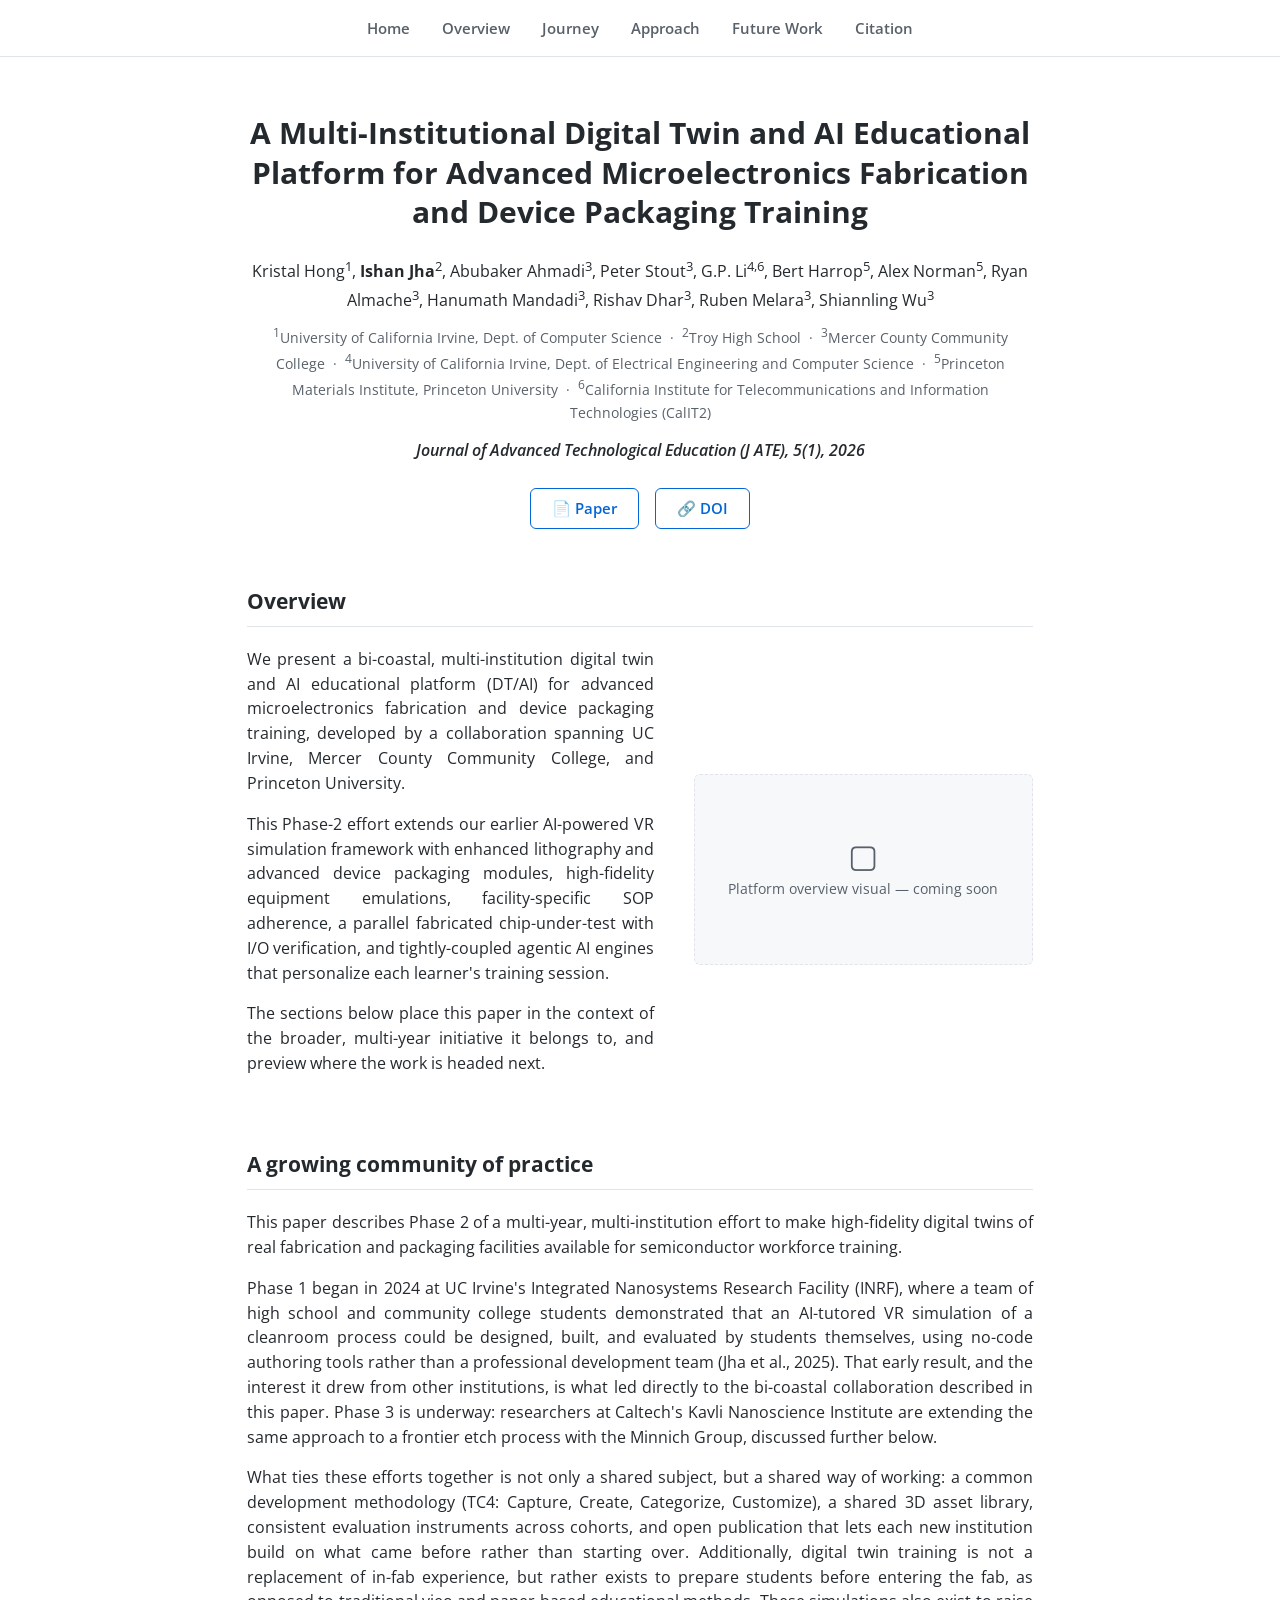
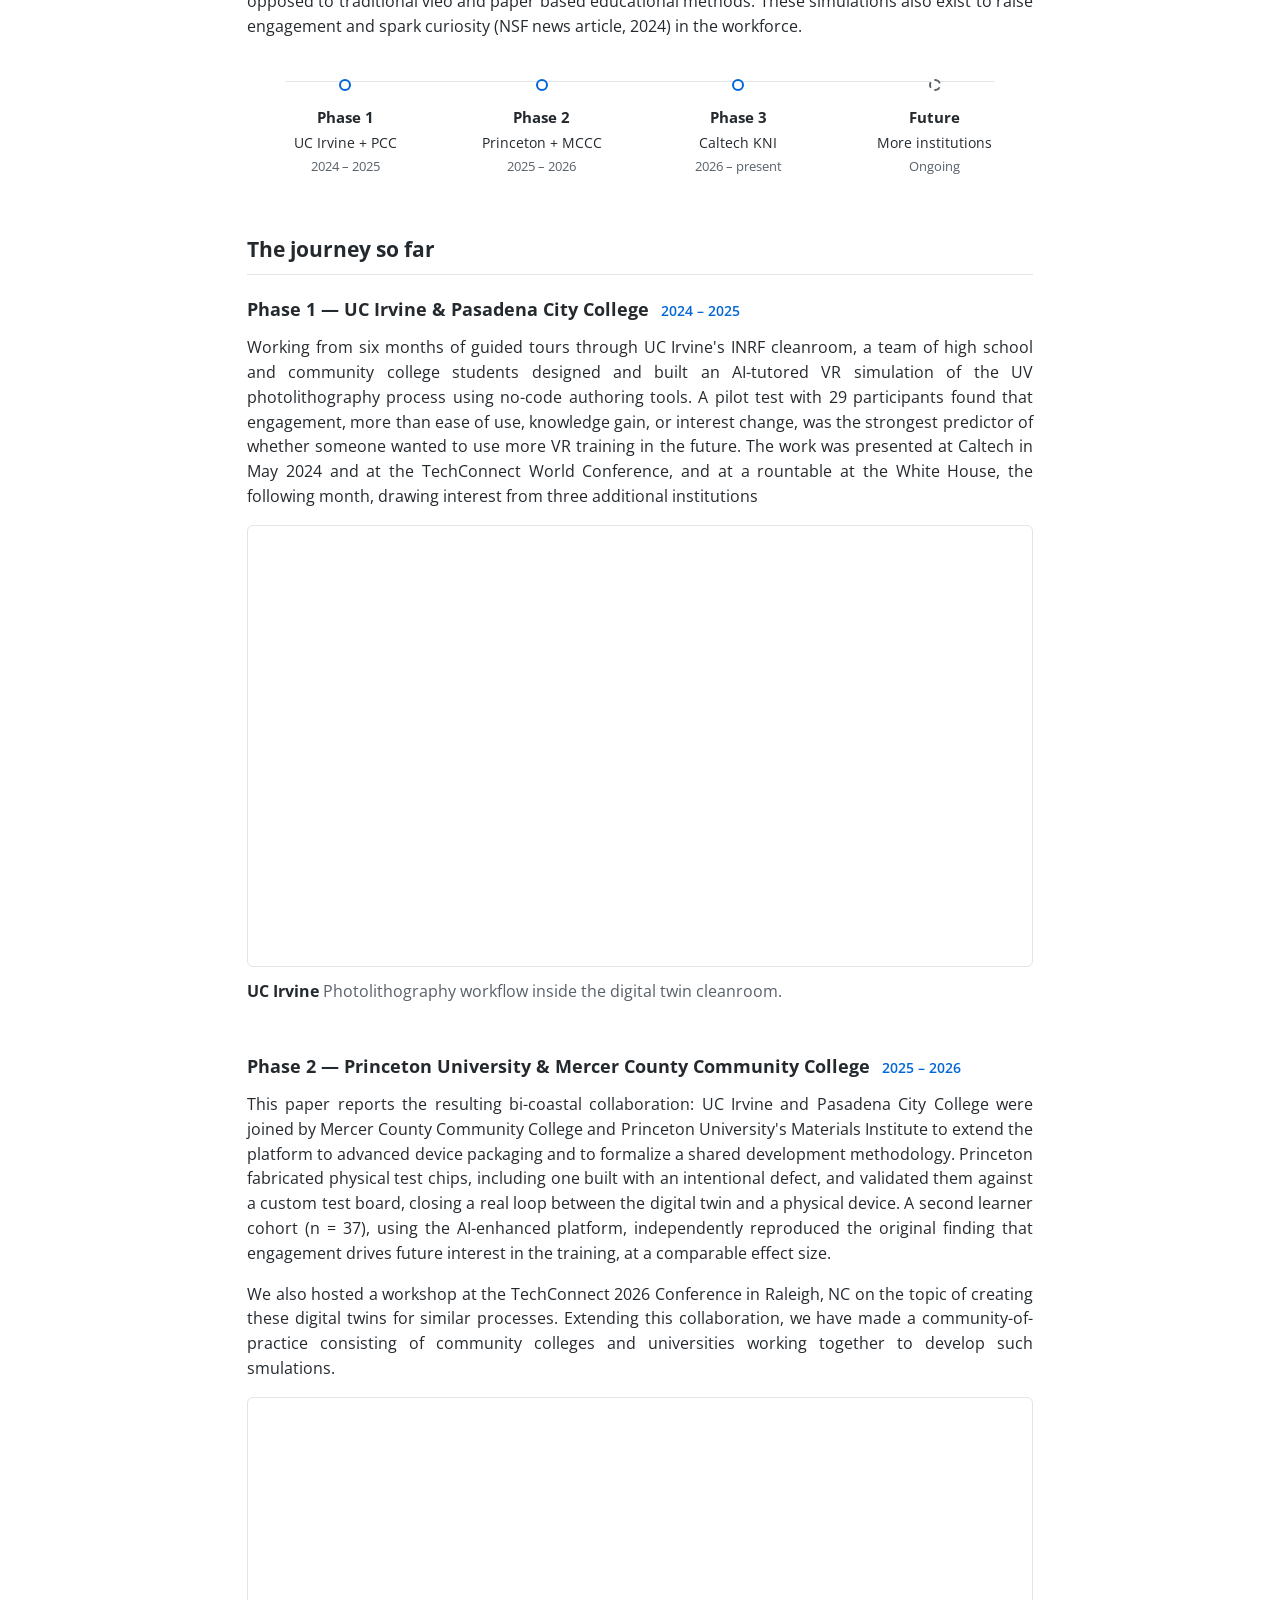
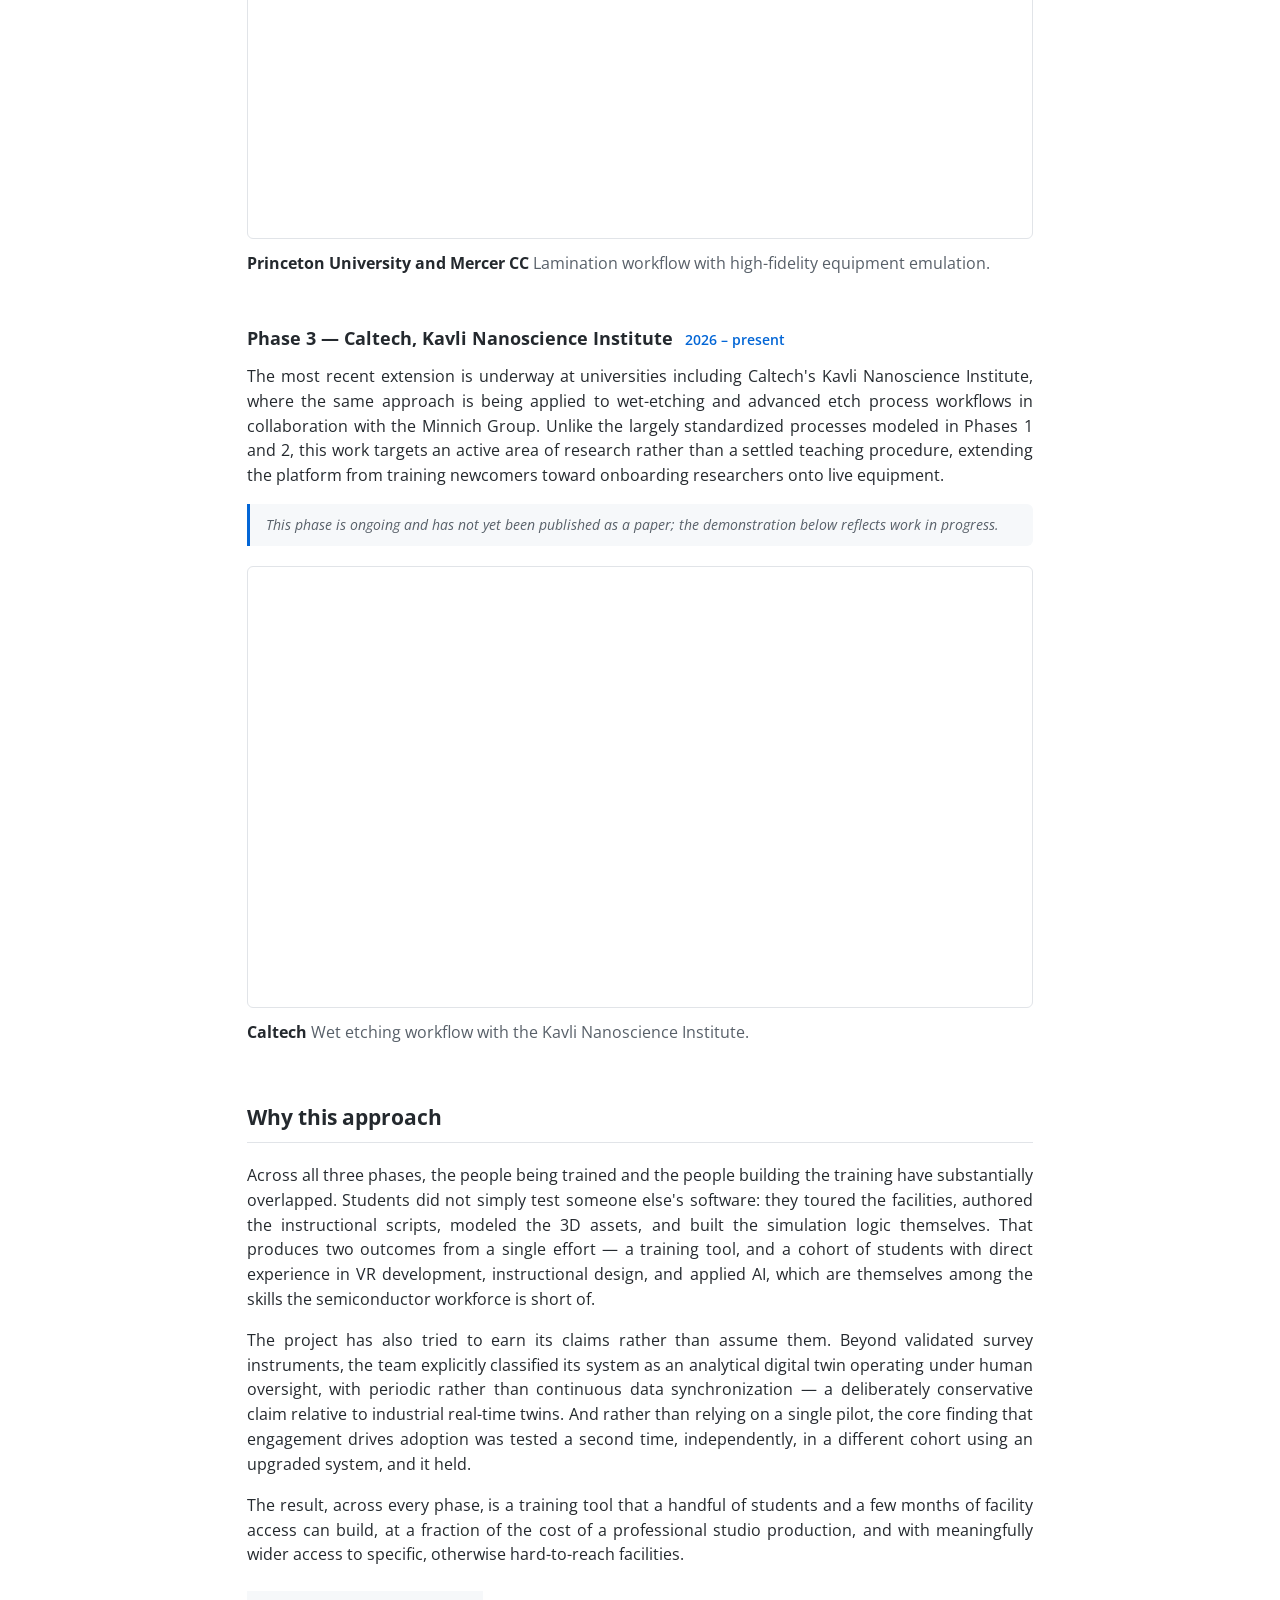
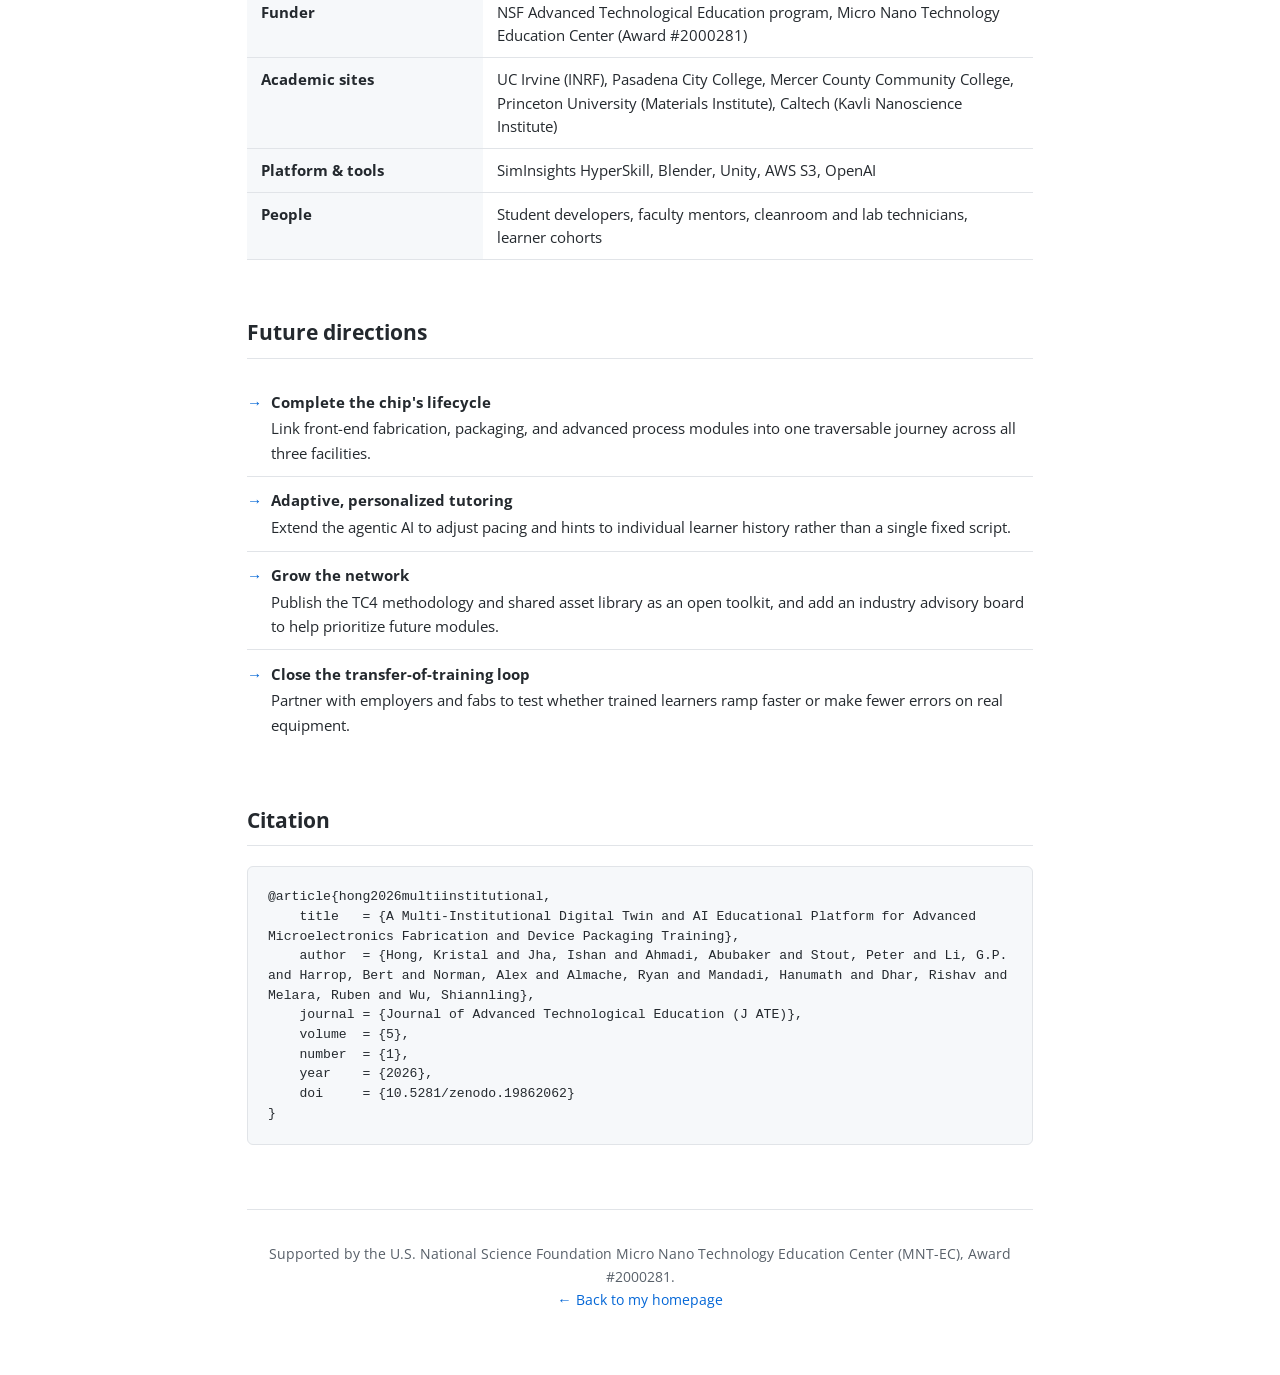
==== commit e69fcd6b: "Improve clarity and structure in dtai.html content Refactor text for clarity and flow in the overvie" ====
--- a/dtai.html
+++ b/dtai.html
@@ -471,7 +471,8 @@
             <div class="overview-flex">
                 <div class="overview-text">
                     <p>
-                        We present a bi-coastal, multi-institution digital twin and AI educational platform (DT/AI) for advanced microelectronics fabrication and device packaging training, developed by a collaboration spanning UC Irvine, Mercer County Community College, and Princeton University.
+                        We present a bi-coastal, multi-institution digital twin and AI educational platform (DT/AI) for advanced microelectronics fabrication and device packaging training, 
+                        developed by a collaboration spanning UC Irvine, Mercer County Community College, and Princeton University.
                     </p>
                     <p>
                         This Phase-2 effort extends our earlier AI-powered VR simulation framework with enhanced lithography and advanced device packaging modules, high-fidelity equipment emulations, facility-specific SOP adherence, a parallel fabricated chip-under-test with I/O verification, and tightly-coupled agentic AI engines that personalize each learner's training session.
@@ -492,13 +493,17 @@
         <section class="section" id="community">
             <h2 class="section-header">A growing community of practice</h2>
             <p>
-                This paper describes Phase 2 of a multi-year, multi-institution effort to make high-fidelity digital twins of real fabrication and packaging facilities available for semiconductor workforce training — and it neither started nor ends here.
+                This paper describes Phase 2 of a multi-year, multi-institution effort to make high-fidelity digital twins of real fabrication and packaging facilities available for semiconductor workforce training.
+            <p>
+                Phase 1 began in 2024 at UC Irvine's Integrated Nanosystems Research Facility (INRF), where a team of high school and community college students demonstrated that an AI-tutored VR simulation of a 
+                cleanroom process could be designed, built, and evaluated by students themselves, using no-code authoring tools rather than a professional development team (Jha et al., 2025). That early result, 
+                and the interest it drew from other institutions, is what led directly to the bi-coastal collaboration described in this paper. 
+                Phase 3 is underway: researchers at Caltech's Kavli Nanoscience Institute are extending the same approach to a frontier etch process with the Minnich Group, discussed further below.
             </p>
             <p>
-                Phase 1 began in 2024 at UC Irvine's Integrated Nanosystems Research Facility (INRF), where a team of high school and community college students demonstrated that a fully AI-tutored VR simulation of a cleanroom process could be designed, built, and evaluated by students themselves, using no-code authoring tools rather than a professional development team (Jha et al., 2025). That early result, and the interest it drew from other institutions, is what led directly to the bi-coastal collaboration described in this paper. Phase 3 is already underway: researchers at Caltech's Kavli Nanoscience Institute are extending the same approach to a frontier etch process with the Minnich Group, discussed further below.
-            </p>
-            <p>
-                What ties these efforts together is not only a shared subject, but a shared way of working: a common development methodology (TC4 — Capture, Create, Categorize, Customize), a shared 3D asset library, consistent evaluation instruments across cohorts, and open publication that lets each new institution build on what came before rather than starting over.
+                What ties these efforts together is not only a shared subject, but a shared way of working: a common development methodology (TC4: Capture, Create, Categorize, Customize), a shared 3D asset library, 
+                consistent evaluation instruments across cohorts, and open publication that lets each new institution build on what came before rather than starting over. Additionally, digital twin training is not a replacement of in-fab experience, but rather
+                exists to prepare students before entering the fab, as opposed to traditional vieo and paper based educational methods. These simulations also exist to raise engagement and spark curiosity (NSF news article, 2024) in the workforce.
             </p>
 
             <div class="timeline" role="list" aria-label="Project timeline">
@@ -538,7 +543,10 @@
                     <span class="phase-dates">2024 – 2025</span>
                 </div>
                 <p>
-                    Working from six months of guided tours through UC Irvine's INRF cleanroom, a team of high school and community college students designed and built an AI-tutored VR simulation of the UV photolithography process using no-code authoring tools. A pilot test with 29 participants found that engagement — more than ease of use, knowledge gain, or interest change — was the strongest predictor of whether someone wanted to use more VR training in the future. The work was presented at Caltech in May 2024 and at the TechConnect World Conference the following month, drawing interest from three additional colleges.
+                    Working from six months of guided tours through UC Irvine's INRF cleanroom, a team of high school and community college students designed and built an AI-tutored VR simulation of the UV photolithography process using
+                    no-code authoring tools. A pilot test with 29 participants found that engagement, more than ease of use, knowledge gain, or interest change,
+                    was the strongest predictor of whether someone wanted to use more VR training in the future. 
+                    The work was presented at Caltech in May 2024 and at the TechConnect World Conference, and at a rountable at the White House, the following month, drawing interest from three additional institutions 
                 </p>
                 <div class="video-block">
                     <div class="video-embed">
@@ -557,7 +565,14 @@
                     <span class="phase-dates">2025 – 2026</span>
                 </div>
                 <p>
-                    This paper reports the resulting bi-coastal collaboration: UC Irvine and Pasadena City College were joined by Mercer County Community College and Princeton University's Materials Institute to extend the platform to advanced device packaging and to formalize a shared development methodology (TC4 — Capture, Create, Categorize, Customize). Princeton fabricated physical test chips, including one built with an intentional defect, and validated them against a custom test board — closing a real loop between the digital twin and a physical device. A second learner cohort (n = 37), using the AI-enhanced platform, independently reproduced the original finding that engagement drives future interest in the training, at a comparable effect size.
+                    This paper reports the resulting bi-coastal collaboration: UC Irvine and Pasadena City College were joined by Mercer County Community College and Princeton University's Materials Institute 
+                    to extend the platform to advanced device packaging and to formalize a shared development methodology. Princeton fabricated physical test chips, including one built with an intentional defect, 
+                    and validated them against a custom test board, closing a real loop between the digital twin and a physical device. 
+                    A second learner cohort (n = 37), using the AI-enhanced platform, independently reproduced the original finding that engagement drives future interest in the training, at a comparable effect size.
+                </p>
+                <p>
+                    We also hosted a workshop at the TechConnect 2026 Conference in Raleigh, NC on the topic of creating these digital twins for similar processes. Extending this collaboration, we have made a community-of-practice consisting of 
+                    community colleges and universities working together to develop such smulations.
                 </p>
                 <div class="video-block">
                     <div class="video-embed">
@@ -576,7 +591,10 @@
                     <span class="phase-dates">2026 – present</span>
                 </div>
                 <p>
-                    The most recent extension is underway at Caltech's Kavli Nanoscience Institute, where the same approach is being applied to wet-etching and advanced etch process workflows in collaboration with the Minnich Group. Unlike the largely standardized processes modeled in Phases 1 and 2, this work targets an active area of research rather than a settled teaching procedure — extending the platform from training newcomers toward onboarding researchers onto live equipment.
+                    The most recent extension is underway at universities including Caltech's Kavli Nanoscience Institute, 
+                    where the same approach is being applied to wet-etching and advanced etch process workflows in collaboration with the Minnich Group. 
+                    Unlike the largely standardized processes modeled in Phases 1 and 2, this work targets an active area of research rather than a settled teaching procedure,
+                    extending the platform from training newcomers toward onboarding researchers onto live equipment. 
                 </p>
                 <div class="status-note">
                     This phase is ongoing and has not yet been published as a paper; the demonstration below reflects work in progress.
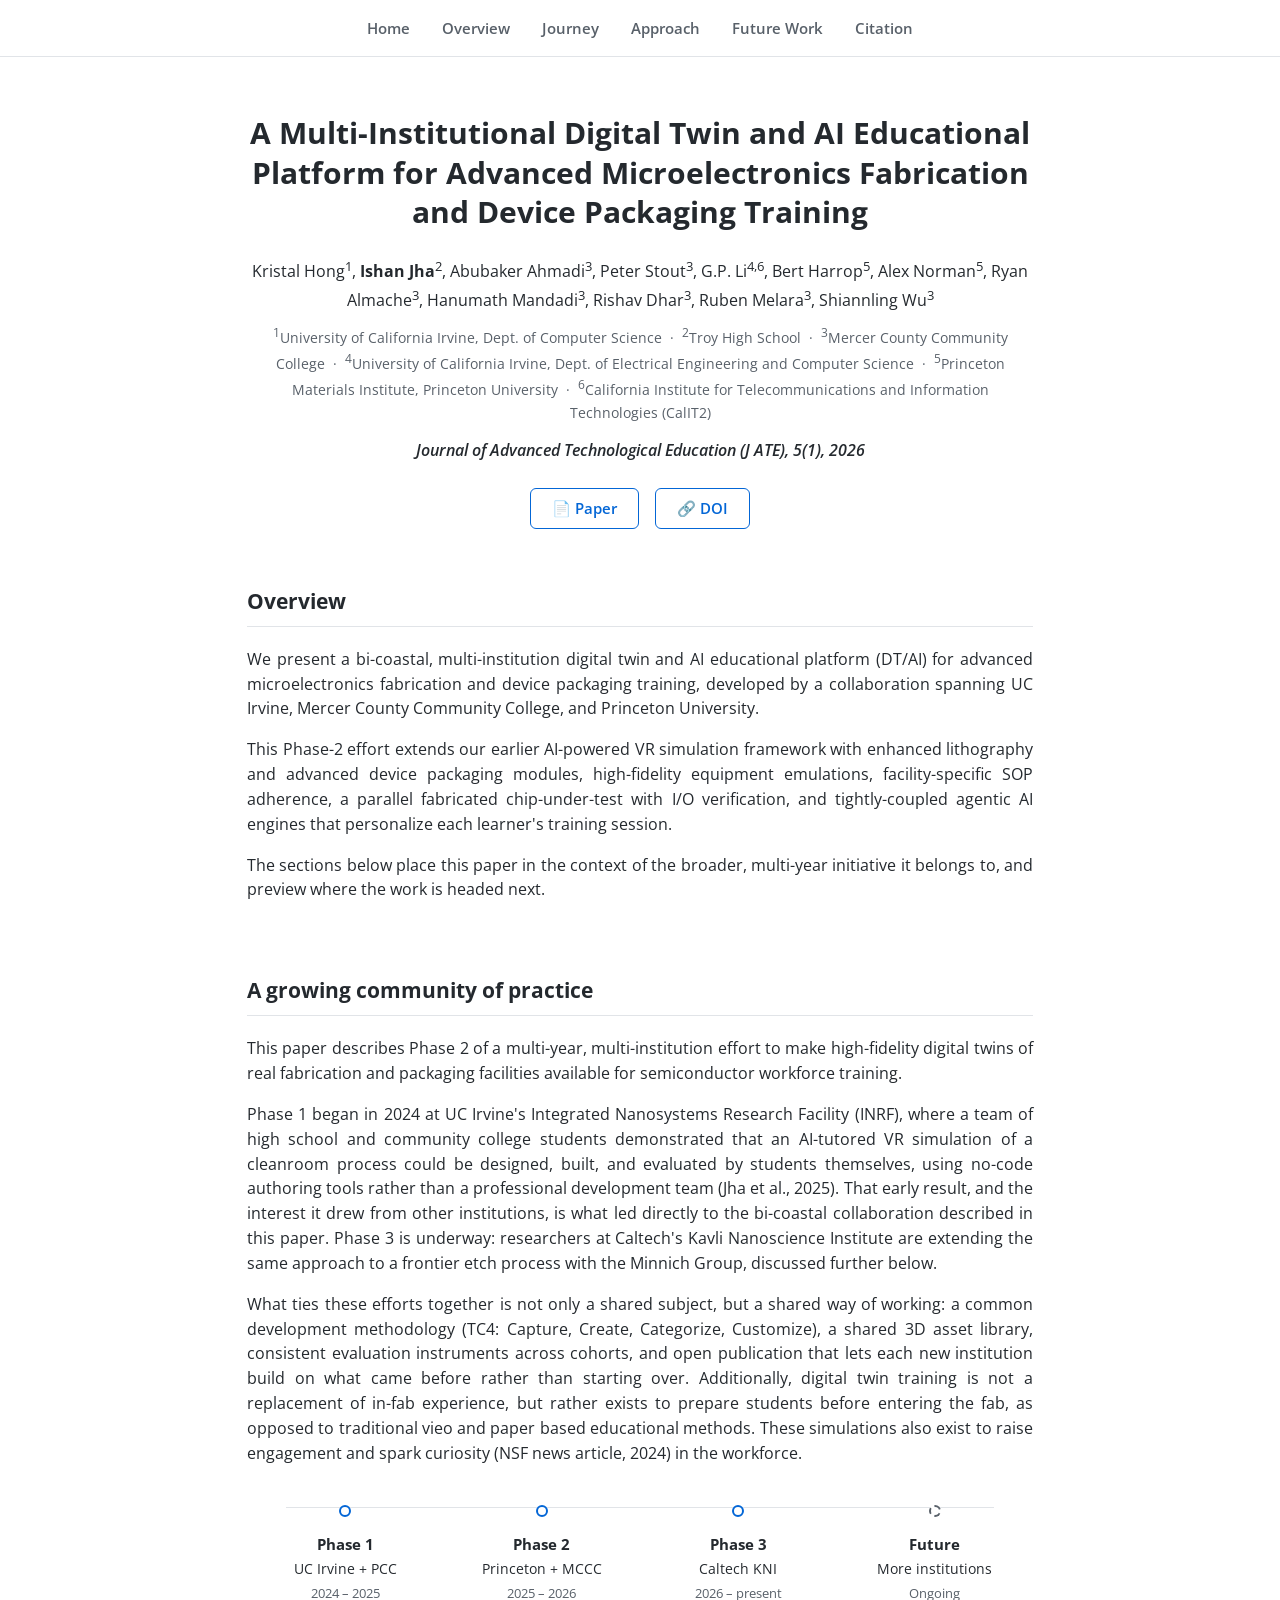
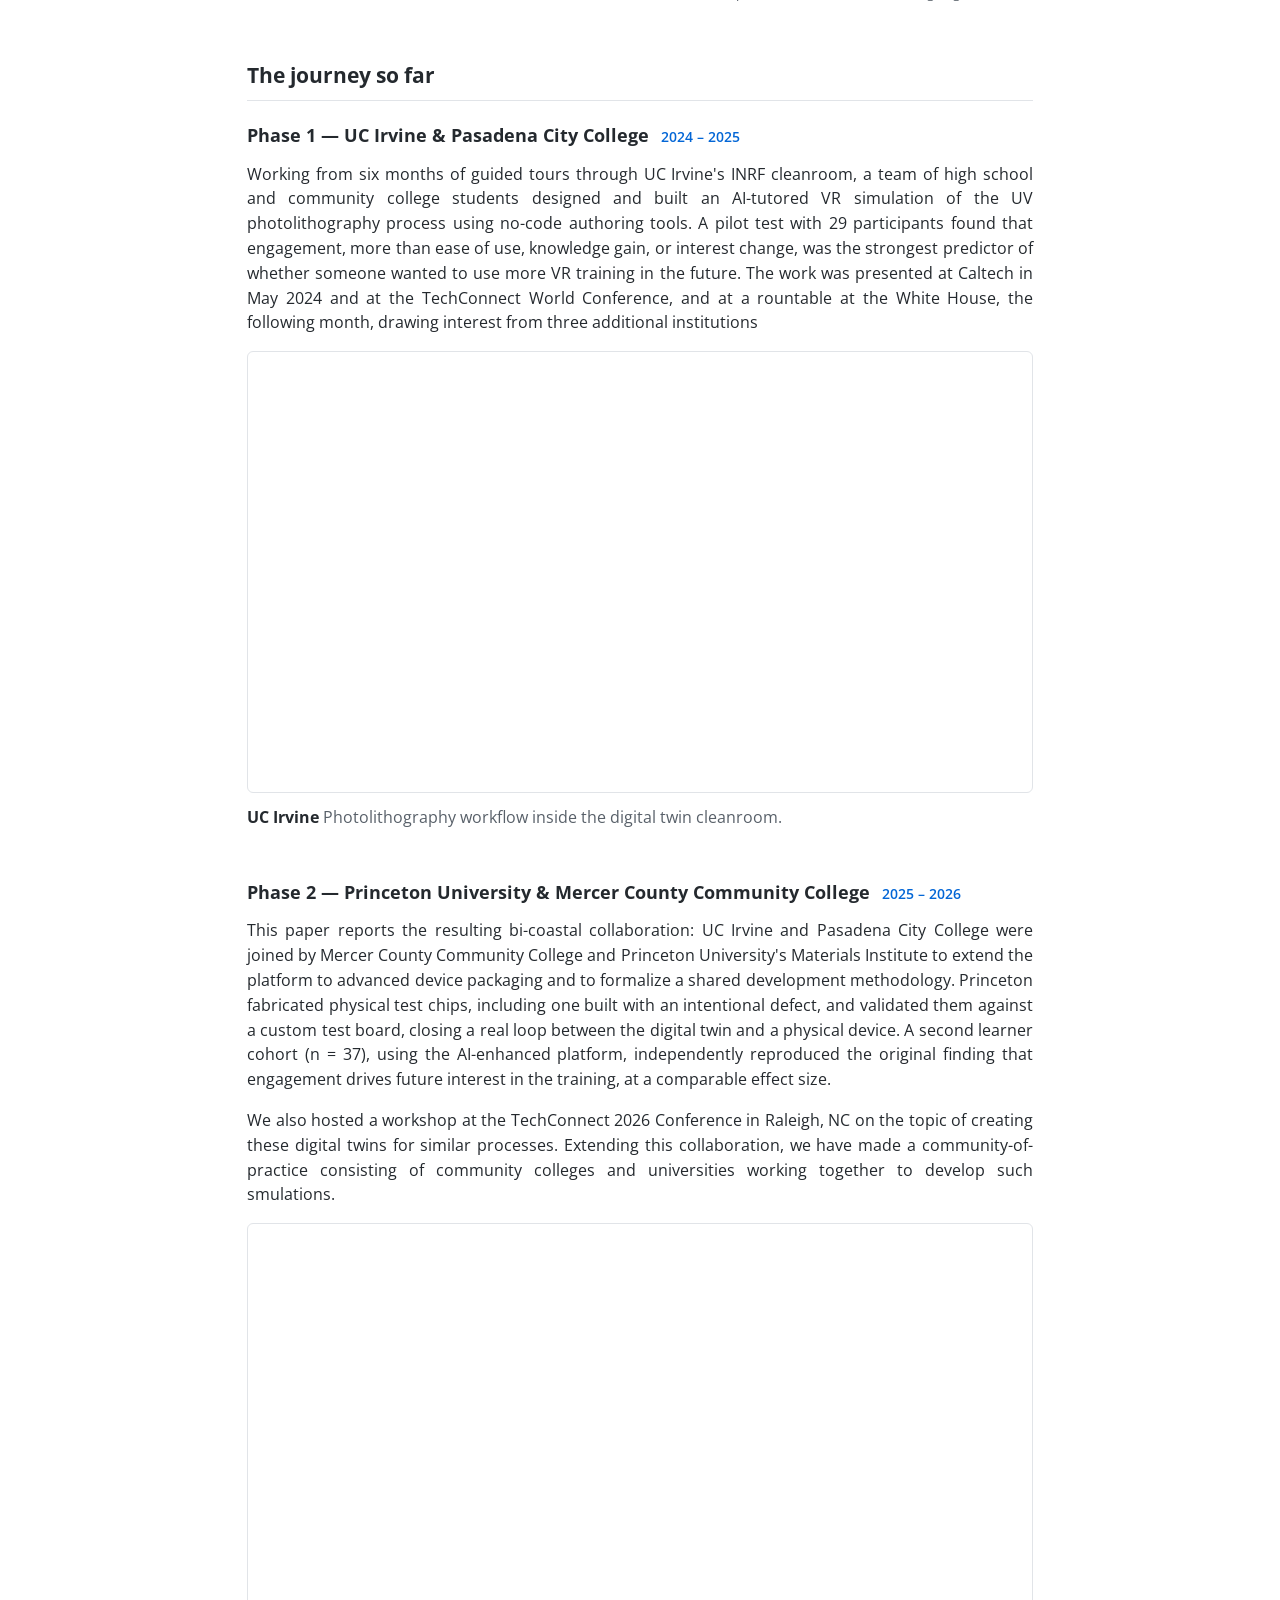
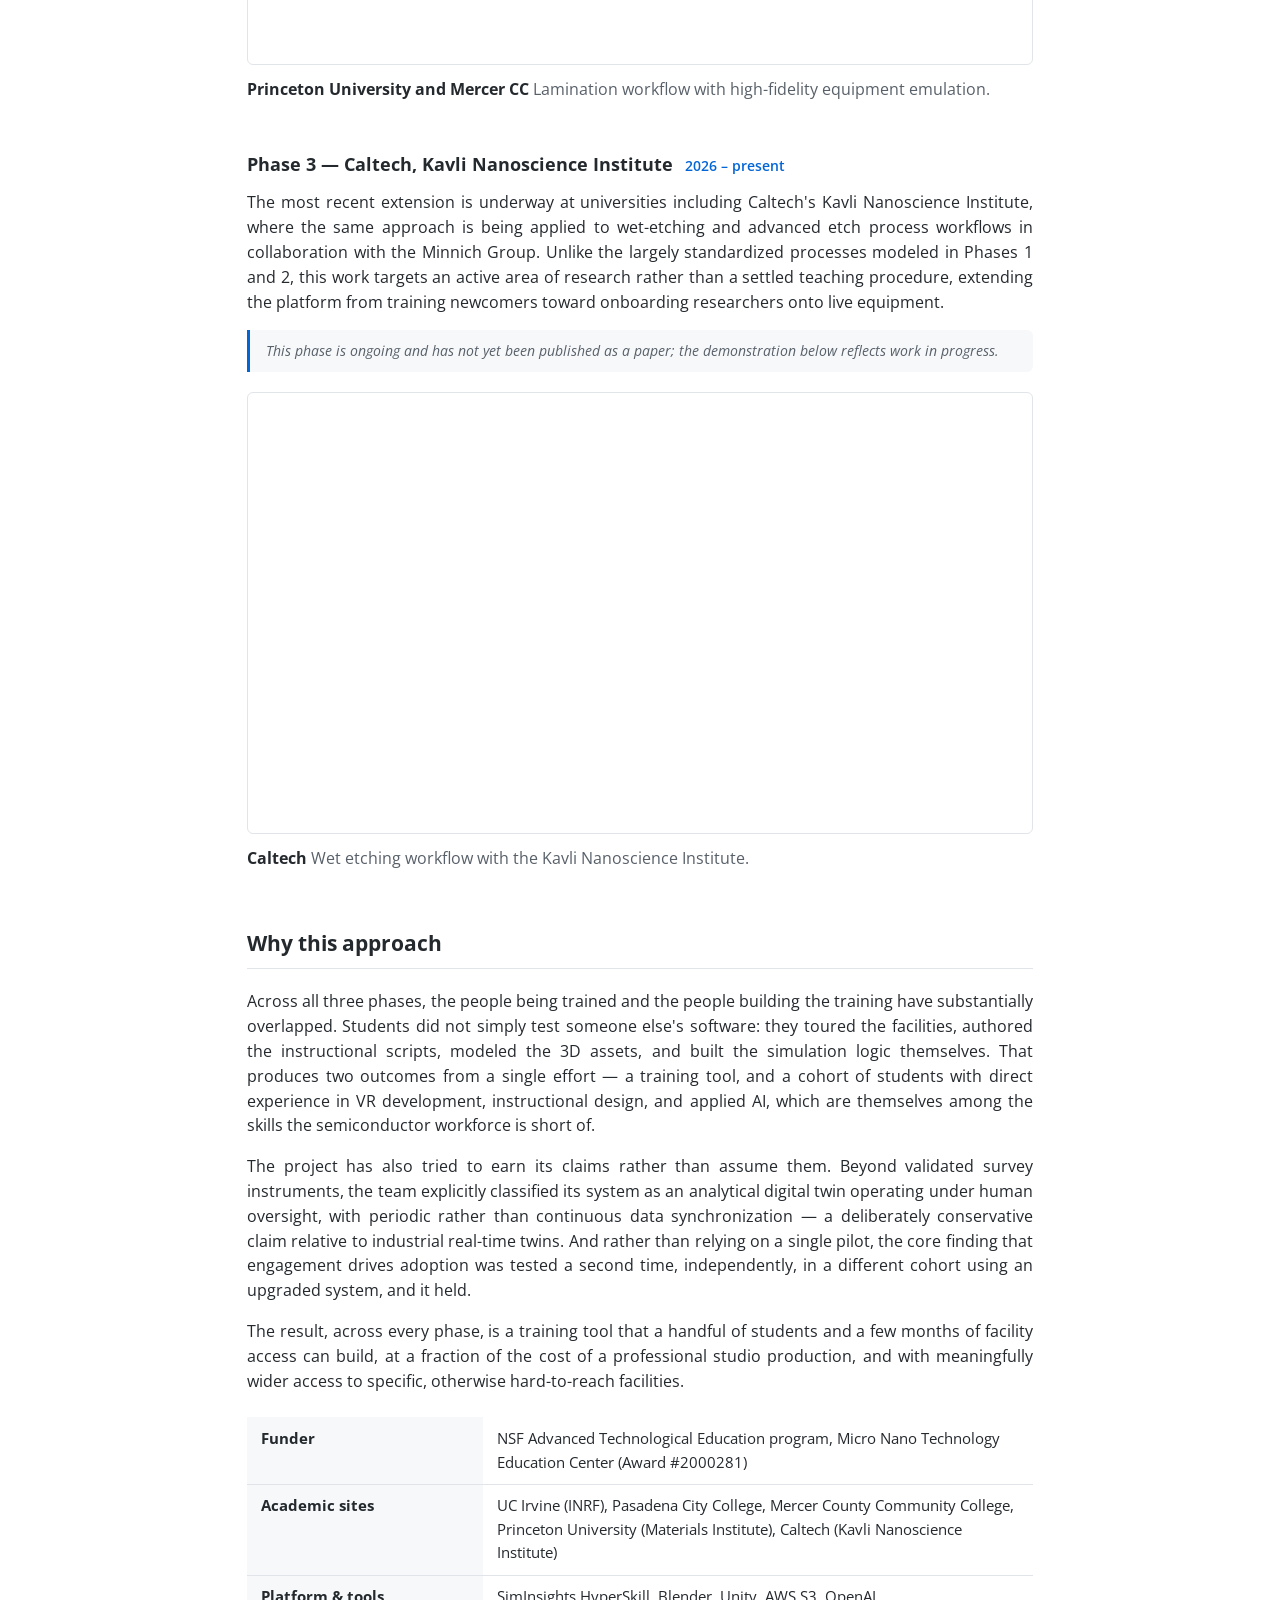
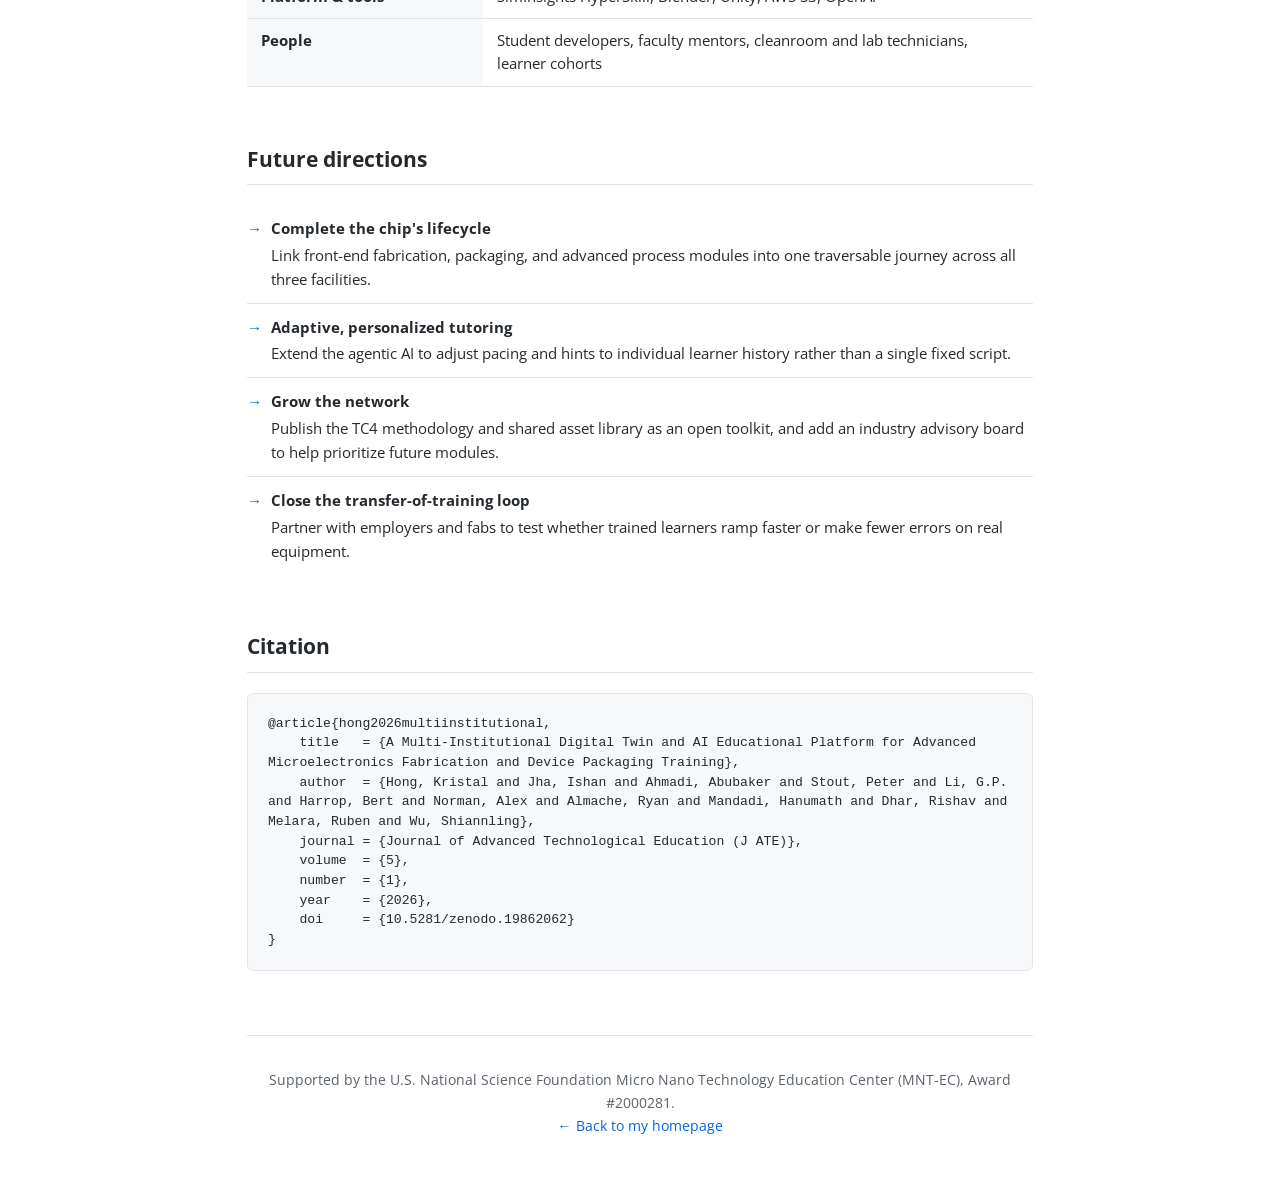
==== commit 8a1024f9: "Remove platform overview visual placeholder Removed the placeholder for the platform overview visual" ====
--- a/dtai.html
+++ b/dtai.html
@@ -481,12 +481,6 @@
                         The sections below place this paper in the context of the broader, multi-year initiative it belongs to, and preview where the work is headed next.
                     </p>
                 </div>
-                <div class="overview-visual">
-                    <div class="placeholder">
-                        <span class="ph-icon">&#9634;</span>
-                        <span>Platform overview visual — coming soon</span>
-                    </div>
-                </div>
             </div>
         </section>
 
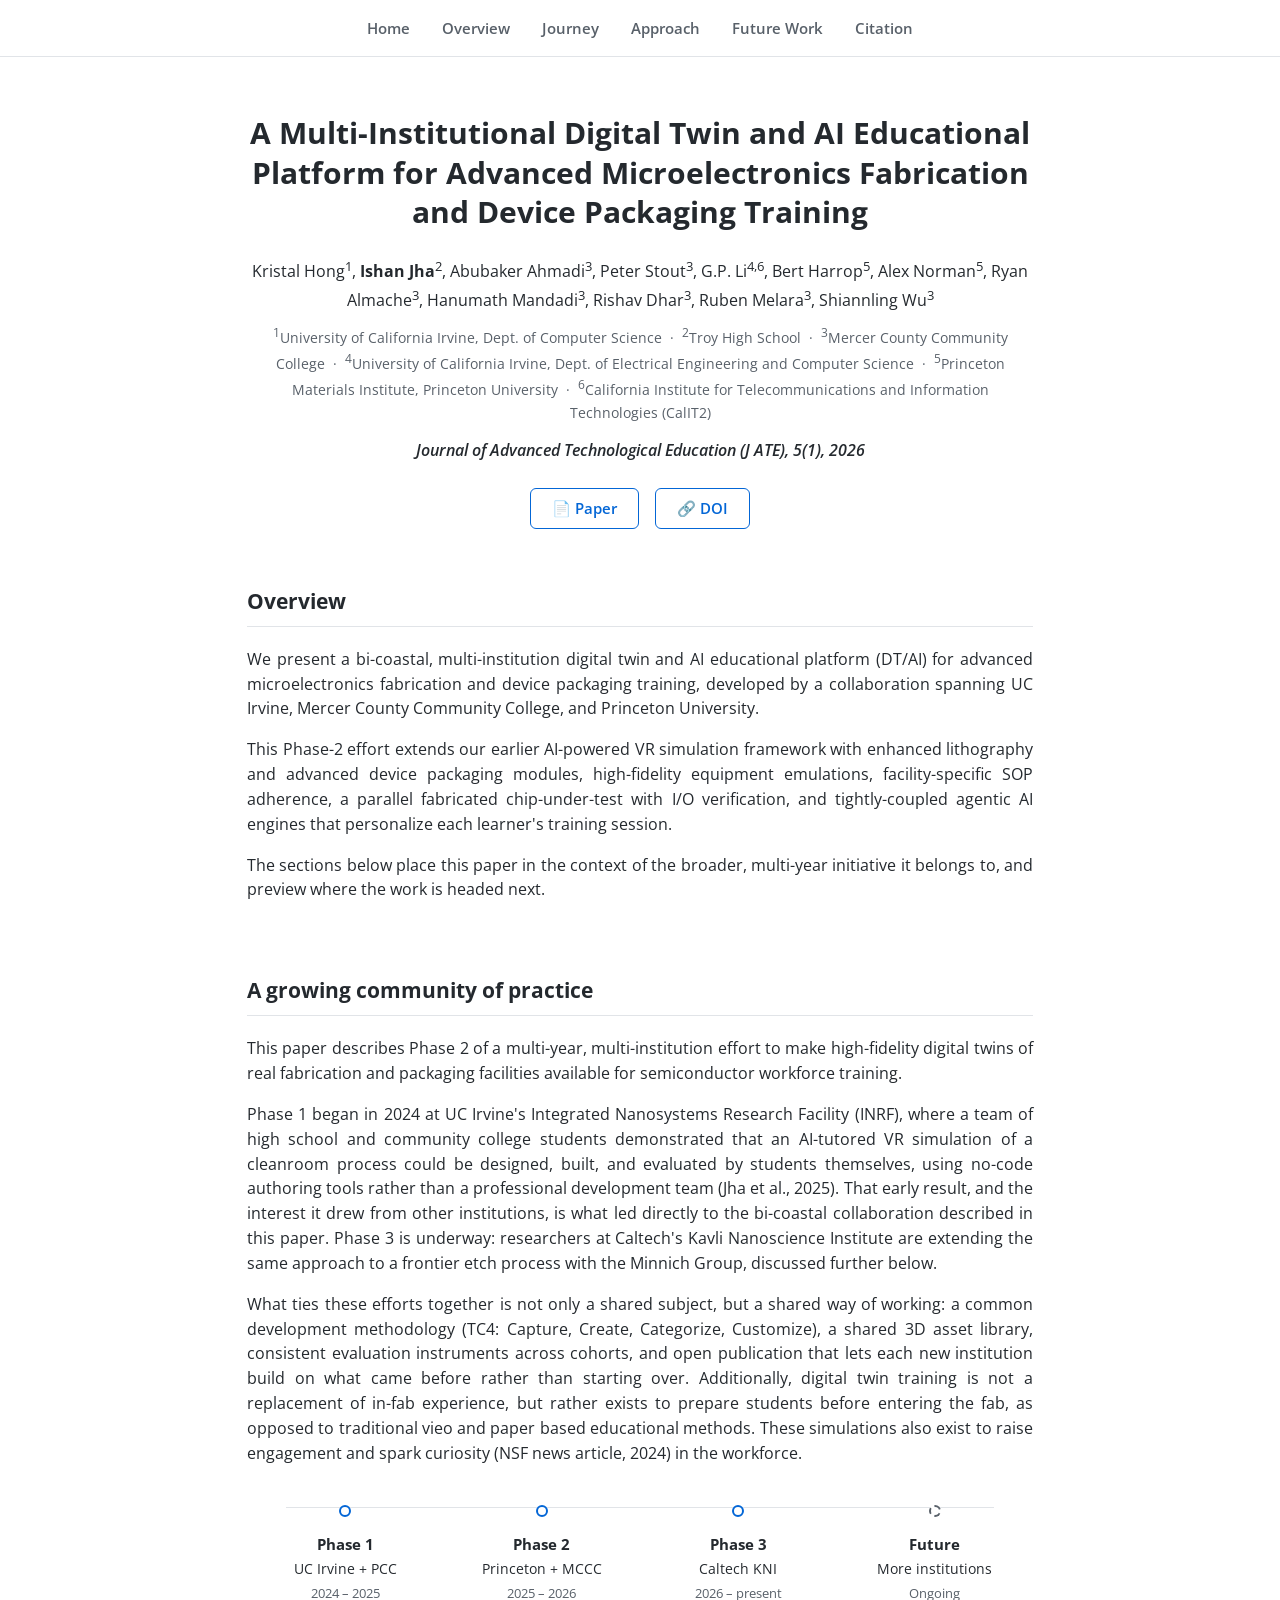
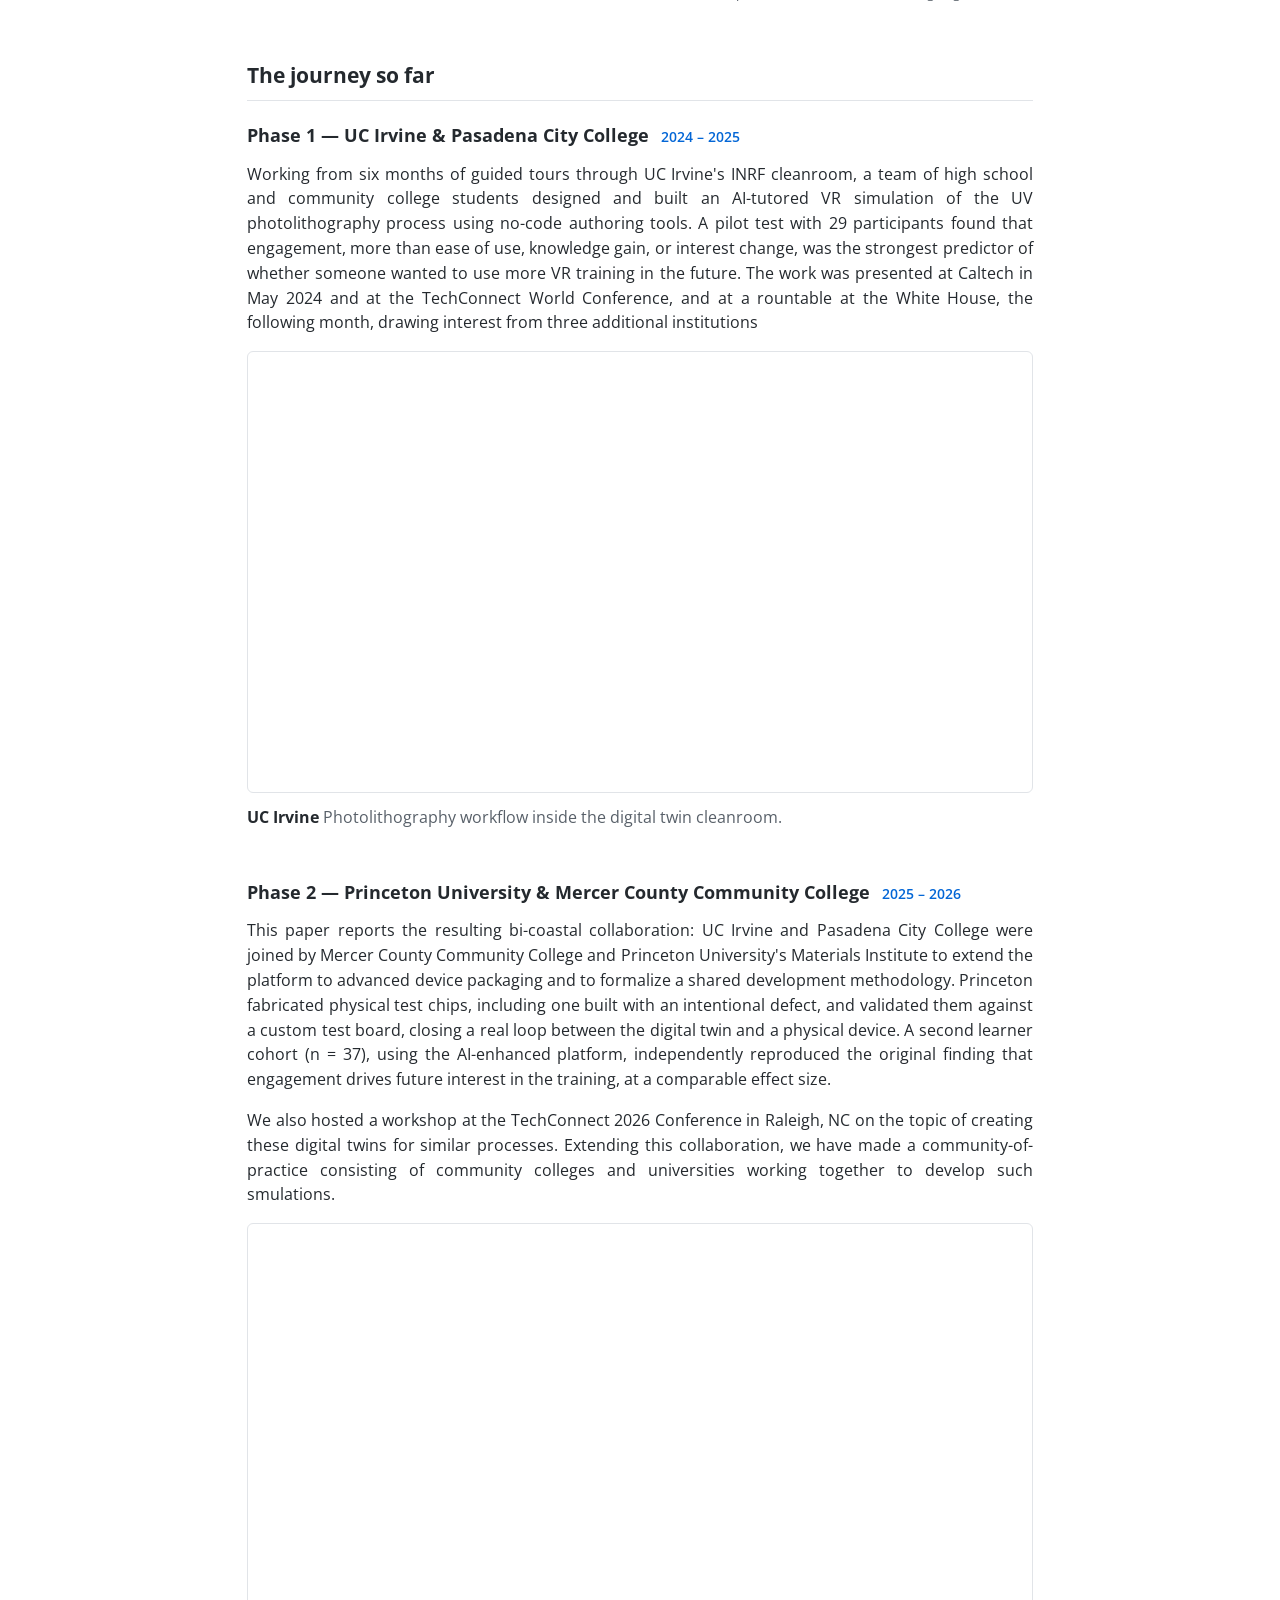
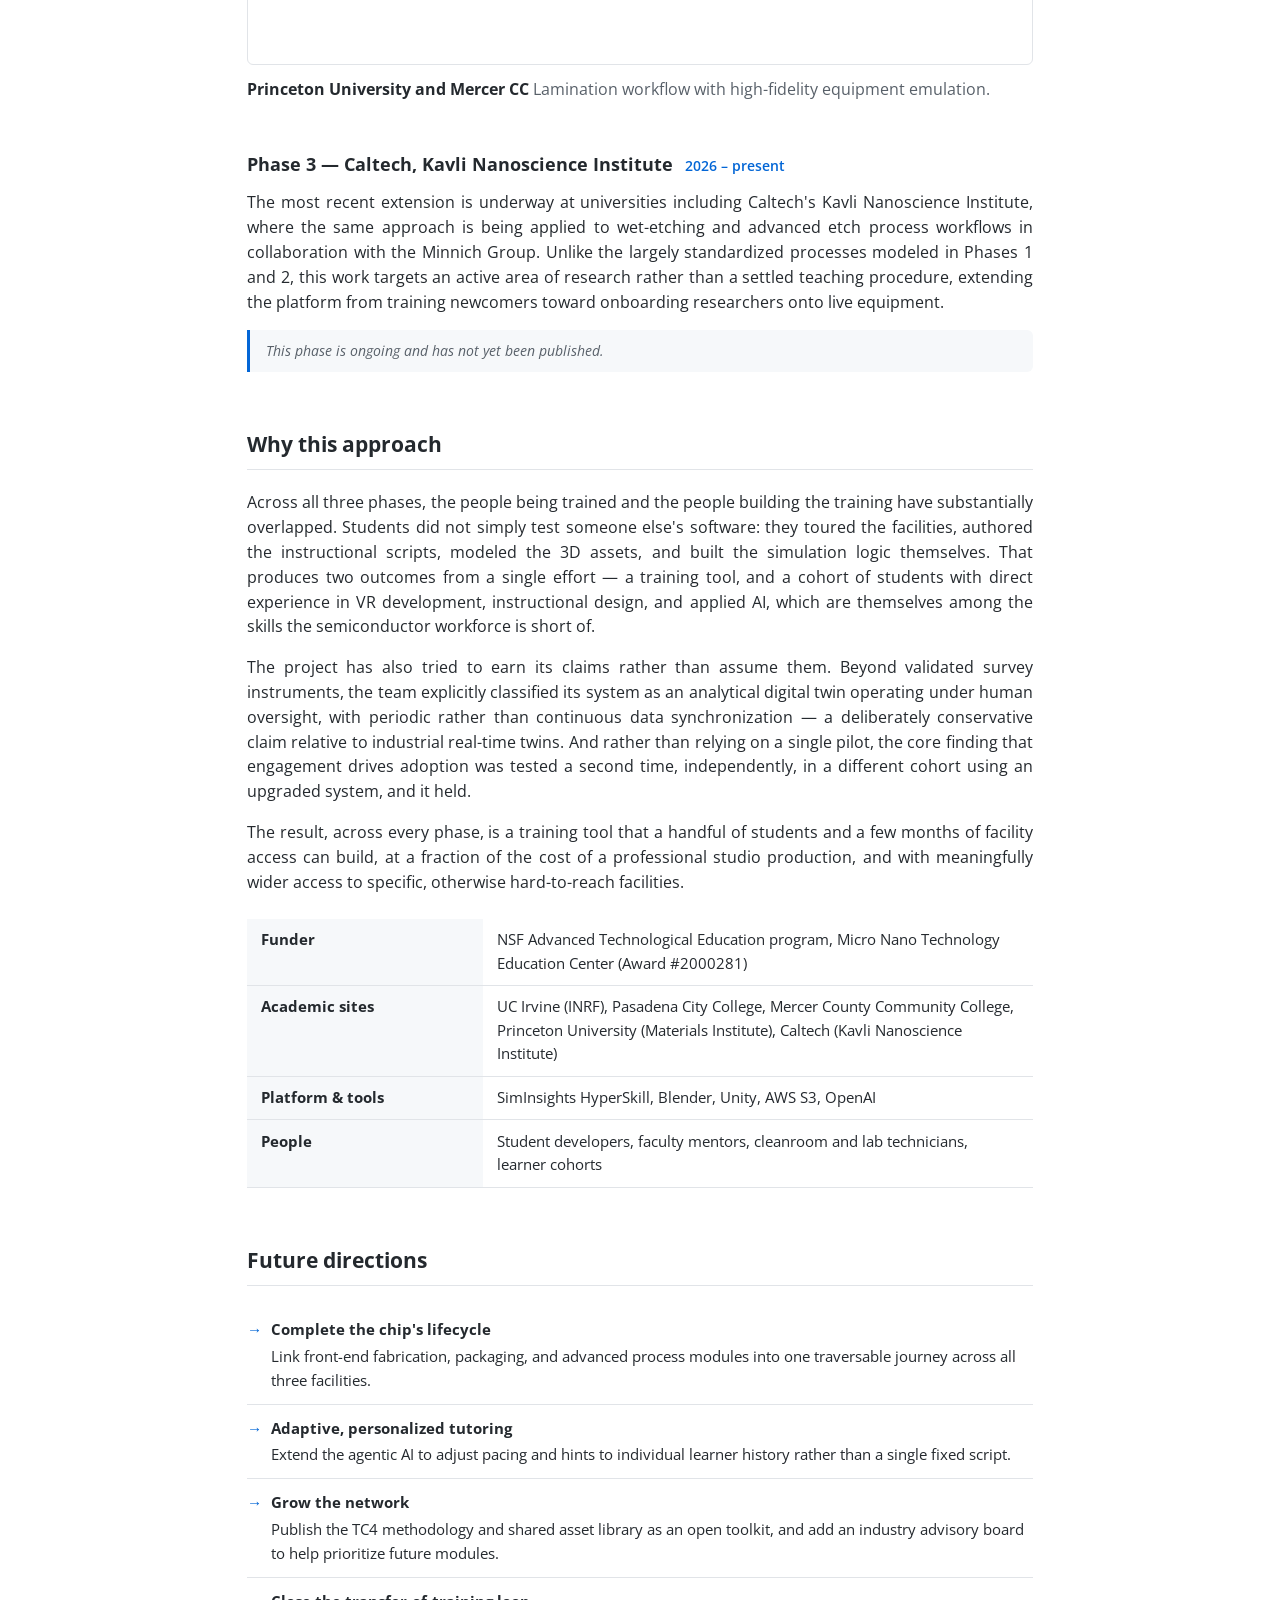
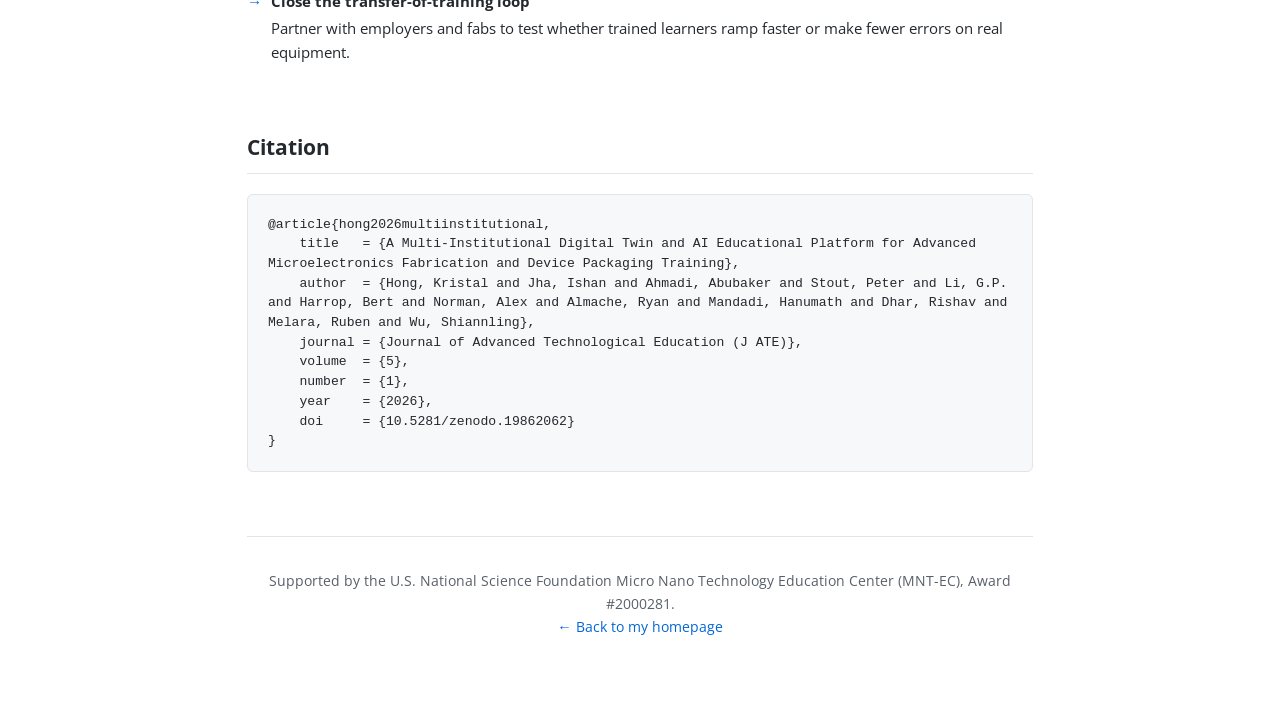
==== commit 0ce0b453: "Update status note and remove video section Removed video block and updated status note." ====
--- a/dtai.html
+++ b/dtai.html
@@ -591,17 +591,9 @@
                     extending the platform from training newcomers toward onboarding researchers onto live equipment. 
                 </p>
                 <div class="status-note">
-                    This phase is ongoing and has not yet been published as a paper; the demonstration below reflects work in progress.
-                </div>
-                <div class="video-block">
-                    <div class="video-embed">
-                        <iframe src="https://www.youtube.com/embed/hWTCraE1mxk"
-                                title="Caltech"
-                                allow="accelerometer; autoplay; clipboard-write; encrypted-media; gyroscope; picture-in-picture"
-                                allowfullscreen></iframe>
-                    </div>
-                    <p class="video-caption"><strong>Caltech</strong> Wet etching workflow with the Kavli Nanoscience Institute.</p>
-                </div>
+                    This phase is ongoing and has not yet been published.
+                </div>
+
             </div>
         </section>
 
